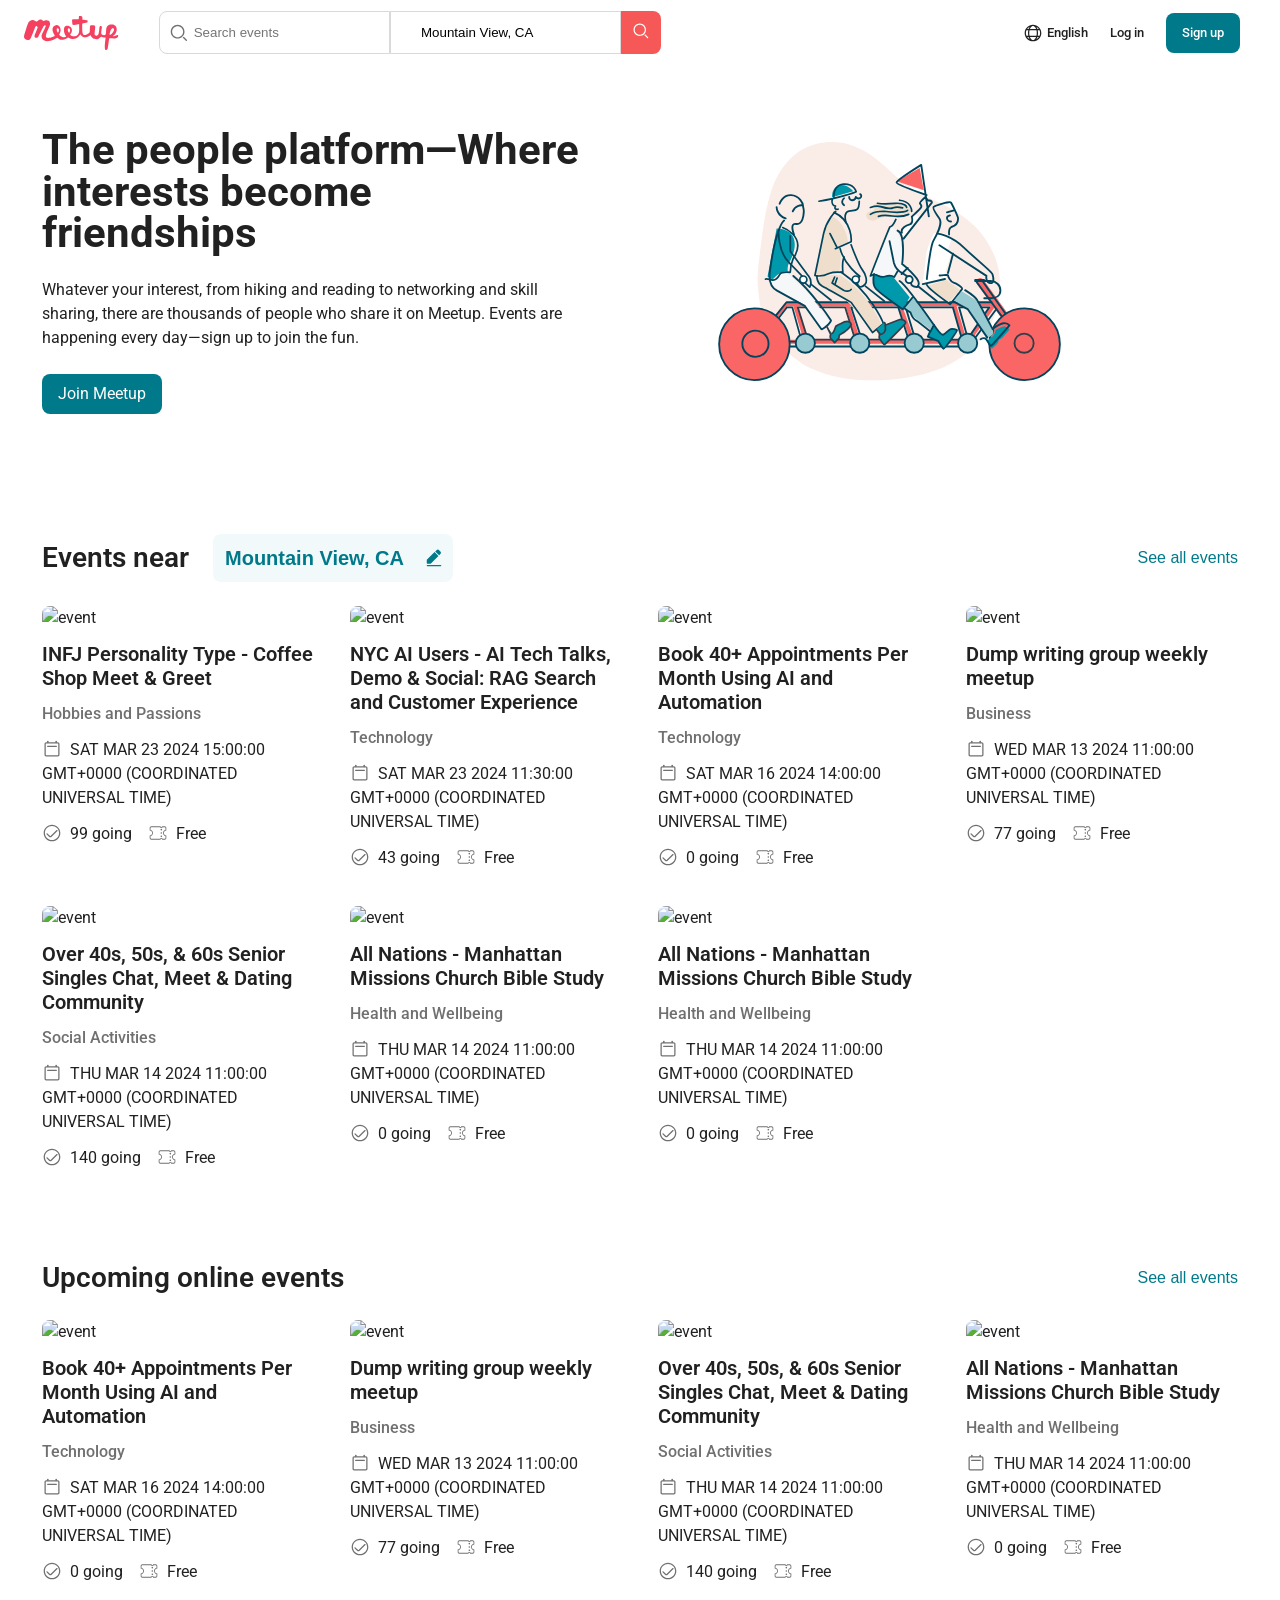
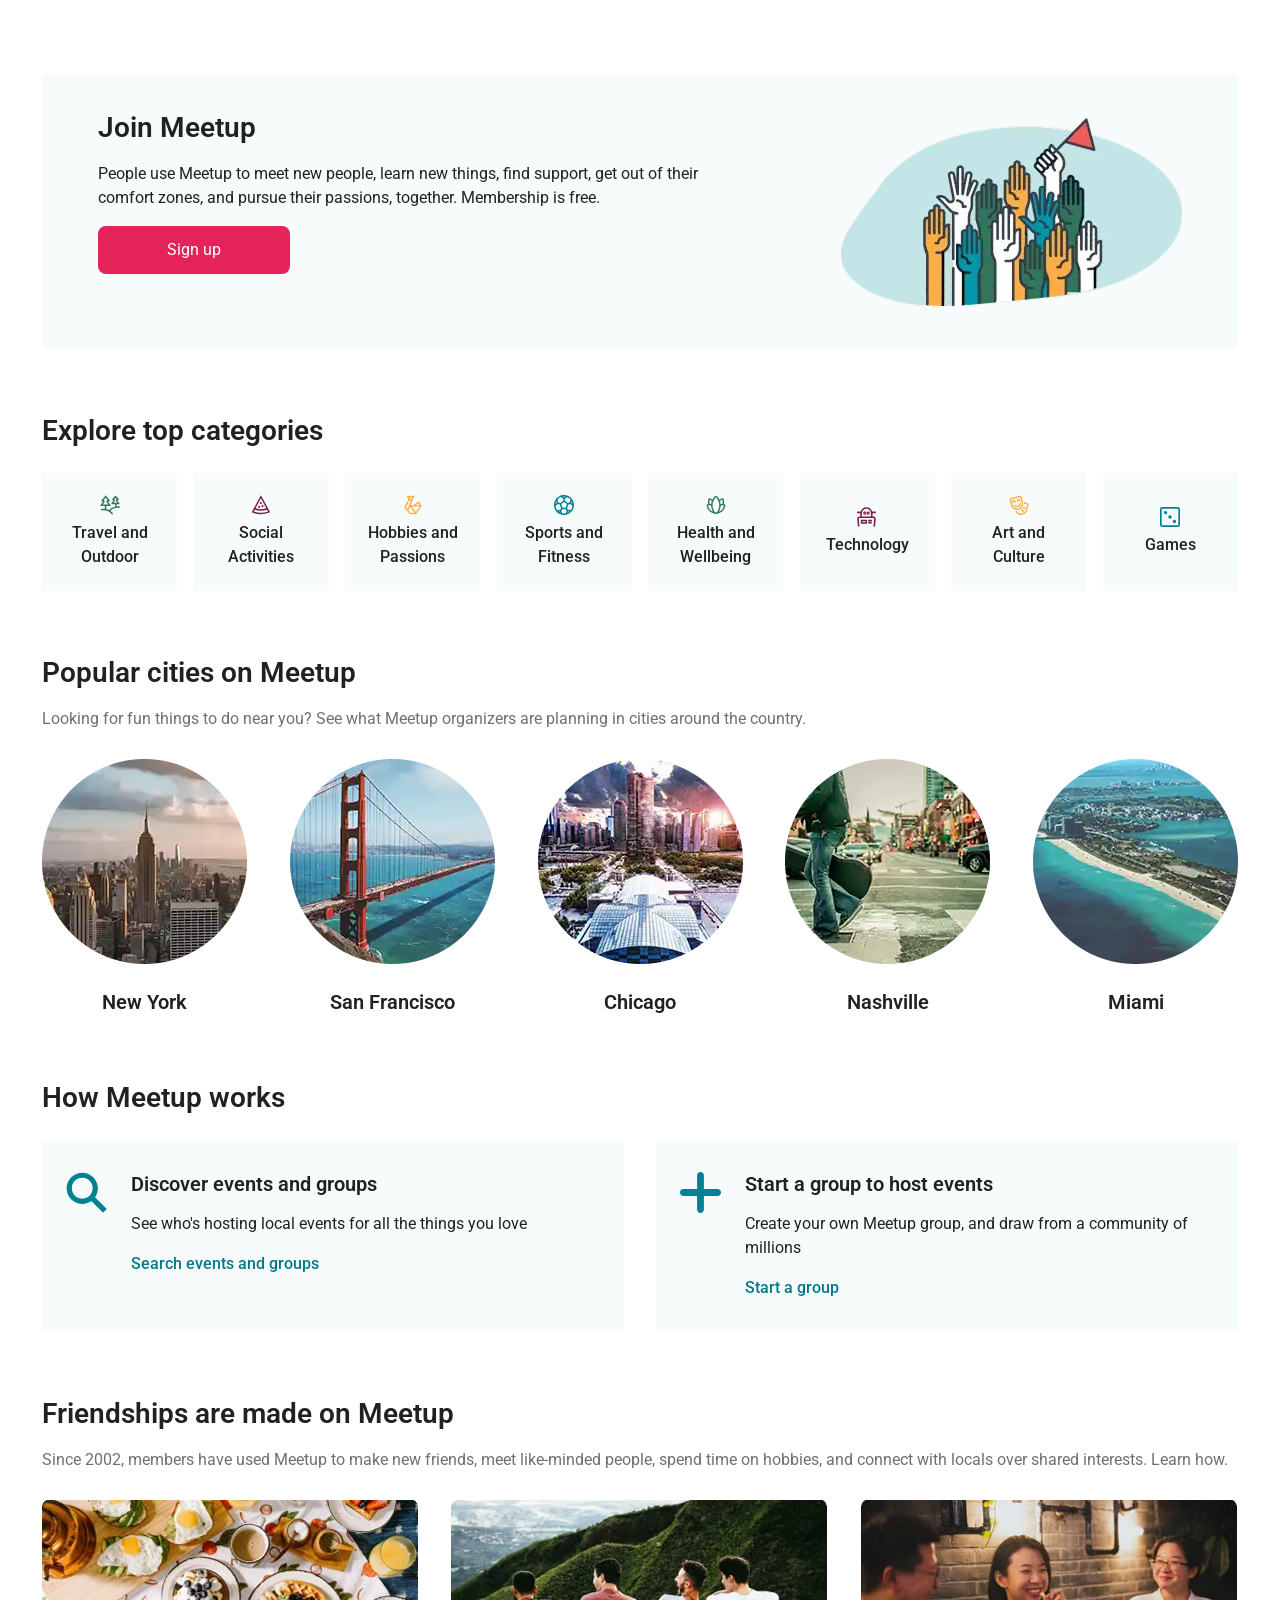
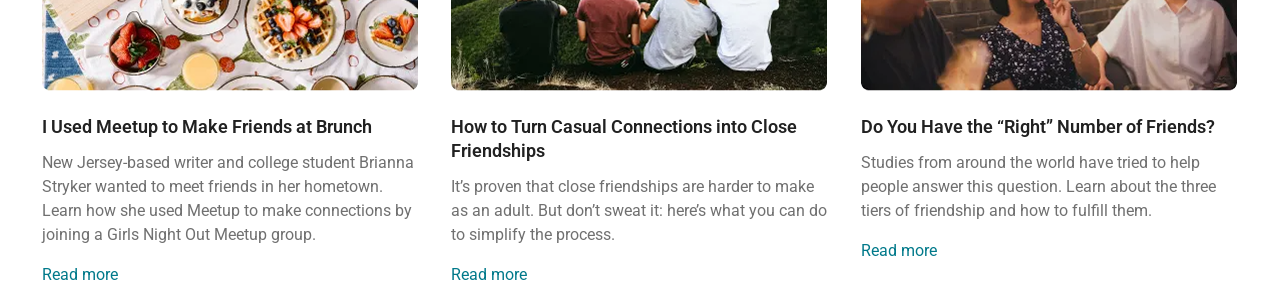
==== index.html @ d60e8fc0 "add section friendships with styles" ====
<!doctype html>
<html lang="en">
  <head>
    <meta charset="UTF-8" />
    <meta name="viewport" content="width=device-width, initial-scale=1.0" />
    <link rel="preconnect" href="https://fonts.googleapis.com" />
    <link rel="preconnect" href="https://fonts.gstatic.com" crossorigin />
    <link
      href="https://fonts.googleapis.com/css2?family=Roboto:ital,wght@0,100..900;1,100..900&display=swap"
      rel="stylesheet"
    />
    <link rel="stylesheet" href="./css/style.css" />
    <title>Document</title>
  </head>
  <body>
    <header class="header">
      <div class="header_links">
        <a href="./index.html" class="logo"
          ><img src="./assets/svg/meetup.svg" alt="logo"
        /></a>
        <form class="header_search">
          <input class="input-first" type="text" placeholder=" Search events" />
          <input
            class="input-second"
            type="text"
            placeholder="Mountain View, CA"
          />
          <button type="submit">
            <img src="./assets/svg/loop1.svg" alt="" />
          </button>
        </form>
      </div>

      <div class="header_actions">
        <div class="header_actions-language">
          <img src="./assets/svg/planet.svg" alt="planet" />
          <a href="#"><span>English</span></a>
        </div>

        <a href="#"><span class="login">Log in</span></a>
        <a class="primary-btn" href="#"><span>Sign up</span></a>
      </div>
    </header>

    <main>
      <section class="about container">
        <div class="about-links">
          <h1>The people platform—Where interests become friendships</h1>
          <p>
            Whatever your interest, from hiking and reading to networking and
            skill sharing, there are thousands of people who share it on Meetup.
            Events are happening every day—sign up to join the fun.
          </p>
          <a class="primary-btn" href="./index.html">Join Meetup</a>
        </div>

        <div class="about-rights">
          <img src="./assets/svg/irl_event.svg" alt="" />
        </div>
      </section>

      <section class="events container">
        <div class="events__header">
          <div class="events__group">
            <h2>Events near</h2>
            <input
              class="events__search"
              type="text"
              placeholder="Mountain View, CA"
            />
          </div>
          <button class="events_see-all"><span>See all events</span></button>
        </div>
      </section>

      <section class="online-events container">
        <div class="events__header">
          <h2>Upcoming online events</h2>
          <button class="events_see-all"><span>See all events</span></button>
        </div>
      </section>

      <section class="join-meetup container">
        <div class="sign-up__links">
          <h2>Join Meetup</h2>
          <p class="join-meetup__content">
            People use Meetup to meet new people, learn new things, find
            support, get out of their comfort zones, and pursue their passions,
            together. Membership is free.
          </p>
          <a class="secondary-btn" href="#">Sign up</a>
        </div>

        <div class="join-meetup__rights">
          <img src="./assets/img/hands.png" alt="" />
        </div>
      </section>

      <section class="categories container">
        <h2>Explore top categories</h2>

        <div class="categories-content">
          <a href="#" class="categorie-card"
            ><img src="./assets/svg/travel_and_outdoor.svg" alt="" /><span
              >Travel and Outdoor</span
            ></a
          >

          <a href="#" class="categorie-card"
            ><img src="./assets/svg/social_activities.svg" alt="" /><span
              >Social Activities</span
            ></a
          >

          <a href="#" class="categorie-card"
            ><img src="./assets/svg/hobbies_and_passions.svg" alt="" /><span
              >Hobbies and Passions</span
            ></a
          >

          <a href="#" class="categorie-card"
            ><img src="./assets/svg/sports_and_fitness.svg" alt="" /><span
              >Sports and Fitness</span
            ></a
          >

          <a href="#" class="categorie-card"
            ><img src="./assets/svg/health_and_wellness.svg" alt="" /><span
              >Health and Wellbeing</span
            ></a
          >

          <a href="#" class="categorie-card"
            ><img src="./assets/svg/technology.svg" alt="" /><span
              >Technology</span
            ></a
          >

          <a href="#" class="categorie-card"
            ><img src="./assets/svg/art_and_culture.svg" alt="" /><span
              >Art and Culture</span
            ></a
          >

          <a href="#" class="categorie-card"
            ><img src="./assets/svg/games.svg" alt="" /><span>Games</span></a
          >
        </div>
      </section>

      <section class="popular-cities container">
        <h2>Popular cities on Meetup</h2>
        <p>
          Looking for fun things to do near you? See what Meetup organizers are
          planning in cities around the country.
        </p>

        <div class="popular-cities-content">
          <a href="#" class="popular-cities-card"
            ><img src="./assets/img/new_york.png" alt="New-York" /><span
              >New York</span
            ></a
          >

          <a href="#" class="popular-cities-card"
            ><img
              src="./assets/img/san_francisco.png"
              alt="San-Francisco"
            /><span>San Francisco</span></a
          >

          <a href="#" class="popular-cities-card"
            ><img src="./assets/img/chicago.png" alt="chicago" /><span
              >Chicago</span
            ></a
          >

          <a href="#" class="popular-cities-card"
            ><img src="./assets/img/nashville.png" alt="nashville" /><span
              >Nashville</span
            ></a
          >

          <a href="#" class="popular-cities-card"
            ><img src="./assets/img/miami.png" alt="Miami" /><span
              >Miami</span
            ></a
          >
        </div>
      </section>

      <section class="how-works container">
        <h2>How Meetup works</h2>

        <div class="how-works-wrapper">
          <div class="how-works-content">
            <img src="./assets/svg/loop3.svg" alt="loop" />
            <div class="how-works-group">
              <h3>Discover events and groups</h3>
              <p>See who's hosting local events for all the things you love</p>
              <a href="#"><span>Search events and groups</span></a>
            </div>
          </div>

          <div class="how-works-content">
            <img src="./assets/svg/plus.svg" alt="plus" />
            <div class="how-works-group">
              <h3>Start a group to host events</h3>
              <p>
                Create your own Meetup group, and draw from a community of
                millions
              </p>
              <a href="#"><span>Start a group</span></a>
            </div>
          </div>
        </div>
      </section>

      <section class="friendships container">
        <h2>Friendships are made on Meetup</h2>
        <p class="friendships-description">
          Since 2002, members have used Meetup to make new friends, meet
          like-minded people, spend time on hobbies, and connect with locals
          over shared interests. Learn how.
        </p>

        <div class="friendships-wrapper">
          <div class="friendships-post">
            <img src="./assets/img/post1.png" alt="post1" />
            <h4>I Used Meetup to Make Friends at Brunch</h4>
            <p>
              New Jersey-based writer and college student Brianna Stryker wanted
              to meet friends in her hometown. Learn how she used Meetup to make
              connections by joining a Girls Night Out Meetup group.
            </p>
            <a href="#"><span>Read more</span></a>
          </div>

          <div class="friendships-post">
            <img src="./assets/img/post2.png" alt="post2" />
            <h4>How to Turn Casual Connections into Close Friendships</h4>
            <p>
              It’s proven that close friendships are harder to make as an adult.
              But don’t sweat it: here’s what you can do to simplify the
              process.
            </p>
            <a href="#"><span>Read more</span></a>
          </div>

          <div class="friendships-post">
            <img src="./assets/img/post3.png" alt="post3" />
            <h4>Do You Have the “Right” Number of Friends?</h4>
            <p>
              Studies from around the world have tried to help people answer
              this question. Learn about the three tiers of friendship and how
              to fulfill them.
            </p>
            <a href="#"><span>Read more</span></a>
          </div>
        </div>
      </section>
    </main>
    <footer class="footer"></footer>

    <script src="./js/index.js"></script>
  </body>
</html>
---- css/style.css ----
* {
  margin: 0;
  padding: 0;
  box-sizing: border-box;
}
:root {
  --main-color: #212121;
  --space-1: 8px;
  --space-2: 10px;
  --space-3: 16px;
  --space-4: 24px;
  --space-5: 32px;
}

html {
  font-family: Roboto, Helvetica, Arial, sans-serif;
  font-size: 16px;
  color: var(--main-color);
  line-height: 1.5rem;
  font-weight: 400;
}

h1 {
  font-weight: 700;
  font-size: 2.6rem;
  line-height: 2.6rem;
}
h2 {
  font-weight: 600;
  font-size: 1.75rem;
  line-height: 2.25rem;
}
h3 {
  font-weight: 600;
  font-size: 1.25rem;
  line-height: 1.5rem;
}
h4 {
  font-weight: 600;
  font-size: 1.12rem;
  line-height: 1.5rem;
}
a {
  text-decoration: none;
  cursor: pointer;
  color: var(--main-color);
}
button {
  cursor: pointer;
}

/* header */
.header {
  display: flex;
  justify-content: space-between;
  align-items: center;
  margin: 11px 24px;
}
.header_links {
  display: flex;
  gap: 40px;
}
.logo {
  display: flex;
  align-items: center;
}
.header input {
  border: 1px solid #d9d9d9;
  padding: 12px 30px;
}
.header_search {
  display: flex;
  gap: 0;
}
.header_search button {
  background-color: #f65858;
  padding: 10px;
  border-start-end-radius: var(--space-1);
  border-bottom-right-radius: var(--space-1);
  border: none;
}
.input-first {
  background-image: url("../assets/svg/loop.svg");
  background-repeat: no-repeat;
  background-position: var(--space-1);

  border-start-start-radius: var(--space-1);
  border-bottom-left-radius: var(--space-1);
}
.input-second::placeholder {
  color: black;
}

.header_actions {
  display: flex;
  align-items: center;
  gap: 22px;
  font-size: 0.8rem;
  margin-right: 16px;
}
.header_actions span {
  font-weight: 500;
}
.header_actions-language {
  display: flex;
  align-items: center;
  gap: 4px;
}
.header_actions-language span {
  color: var(--main-color);
}
.login {
  color: var(--main-color);
}

.primary-btn {
  color: white;
  background-color: #00798a;
  padding: var(--space-1) var(--space-3);
  border-radius: var(--space-1);
}

.container {
  max-width: 1196px;
  width: 100%;
  margin: 0 auto;
}
/* about */
.about {
  display: flex;
  margin-top: 75px;
  margin-bottom: 120px;
  gap: 100px;
}
.about-links {
  display: flex;
  flex-direction: column;
  justify-content: space-between;
  gap: var(--space-4);
  flex: 1;
}
.about-rights {
  flex: 1;
}

.about-links a {
  align-self: flex-start;
  font-size: 1rem;
  line-height: 24px;
}

/* events */
.events__header {
  display: flex;
  justify-content: space-between;
  align-items: center;
  margin: var(--space-4) 0;
}
.events__group {
  display: flex;
  align-items: center;
  gap: var(--space-4);
}

.events__search {
  width: 240px;
  border: none;
  background-color: #97cad11f;
  border-radius: var(--space-1);

  font-weight: 600;
  font-size: 1.25rem;
  line-height: 1.5rem;
  padding: 12px;

  background-image: url("../assets/svg/pen.svg");
  background-repeat: no-repeat;
  background-position: 210px;
}
.events__search::placeholder {
  color: #00798a;
}
.events_see-all {
  border: none;
  background-color: white;
}
.events_see-all span {
  color: #00798a;
  font-weight: 500;
  font-size: 1rem;
}
.events__content {
  display: grid;
  grid-template-columns: repeat(auto-fit, minmax(272px, 1fr));
  gap: 36px;
}
.event {
  max-width: 272px;
  width: 100%;
  display: flex;
  flex-direction: column;
  gap: 12px;
}
.event__img {
  width: 100%;
  height: 153px;
  object-fit: cover;
  border-radius: var(--space-1);
}

.event__category {
  font-weight: 500;
  color: #707070;
}
.event__date {
  text-transform: uppercase;
}
.event__date::before {
  content: "";
  display: inline-block;
  width: 20px;
  height: 20px;
  margin-right: var(--space-1);
  background-image: url("../assets/svg/calendar.svg");
  background-size: contain;
  background-repeat: no-repeat;
  vertical-align: text-bottom;
}
.event-row {
  display: flex;
  gap: var(--space-3);
}
.event__attendees::before {
  content: "";
  display: inline-block;
  width: 20px;
  height: 20px;
  margin-right: var(--space-1);
  background-image: url("../assets/svg/check.svg");
  background-size: contain;
  background-repeat: no-repeat;
  vertical-align: text-bottom;
}

.availability::before {
  content: "";
  display: inline-block;
  width: 20px;
  height: 20px;
  margin-right: var(--space-1);
  background-image: url("../assets/svg/ticket.svg");
  background-size: contain;
  background-repeat: no-repeat;
  vertical-align: text-bottom;
}

/* online-events */
.online-events {
  margin-top: 90px;
}
.online-events_group {
  display: flex;
  justify-content: space-between;
}

/* join-meetup */
.join-meetup {
  margin-top: 90px;
  background-color: #97cad114;
  padding: 36px 56px;
  display: flex;
  gap: 90px;
}
.join-meetup__links {
  flex: 2;
}
.join-meetup__content {
  margin: 16px 0;
}
.secondary-btn {
  display: block;
  width: 192px;
  padding: 12px;
  color: white;
  background-color: #e32359;
  text-align: center;
  border-radius: var(--space-1);
}
.join-meetup__rights {
  flex: 1;
}

/* categories */
.categories {
  margin-top: 64px;
}
.categories-content {
  margin-top: 24px;
  display: flex;
  justify-content: space-between;
  gap: 16px;
}
.categorie-card {
  max-width: 135px;
  width: 100%;
  display: flex;
  flex-direction: column;
  align-items: center;
  justify-content: center;
  gap: 6px;
  padding: 22px;

  background-color: #97cad114;
}

.categorie-card span {
  text-align: center;
  font-weight: 500;
}

/* popular-cities */
.popular-cities {
  margin-top: 64px;
}
.popular-cities p {
  margin-top: 16px;
  margin-bottom: 28px;
  color: #707070;
}
.popular-cities-content {
  display: flex;
  justify-content: space-between;
  gap: 42px;
}

.popular-cities-card {
  max-width: 205px;
  width: 100%;
  display: flex;
  flex-direction: column;
  gap: 24px;
}
.popular-cities-card span {
  font-weight: 600;
  font-size: 1.25rem;
  line-height: 28px;
  text-align: center;
  vertical-align: middle;
}

/* how-works */
.how-works {
  margin-top: 64px;
}
.how-works-wrapper {
  margin-top: 24px;
  display: flex;
  gap: 32px;
}
.how-works-content {
  padding: 32px 24px;
  flex: 1;
  background-color: #97cad114;
  display: flex;
  align-items: flex-start;
  gap: 24px;
}
.how-works-content img {
  max-width: 41px;
}
.how-works-group {
  display: flex;
  flex-direction: column;
  gap: 16px;
}
.how-works-group a {
  font-weight: 500;
  color: #00798a;
}
/* friendships */
.friendships {
  margin-top: 64px;
}
.friendships-description {
  margin-top: 16px;
  color: #707070;
}
.friendships-wrapper {
  margin-top: 28px;
  display: flex;
  justify-content: space-between;
  gap: 32px;
}

.friendships-post {
  flex: 1;
  display: flex;
  flex-direction: column;
}
.friendships-post img {
  max-width: 376px;
  width: 100%;
  height: 191px;
  object-fit: cover;
  margin-bottom: 24px;
}

.friendships-post p {
  margin-top: 12px;
  margin-bottom: 16px;
  color: #707070;
}
.friendships-post span {
  margin-top: 16px;
  color: #00798a;
}
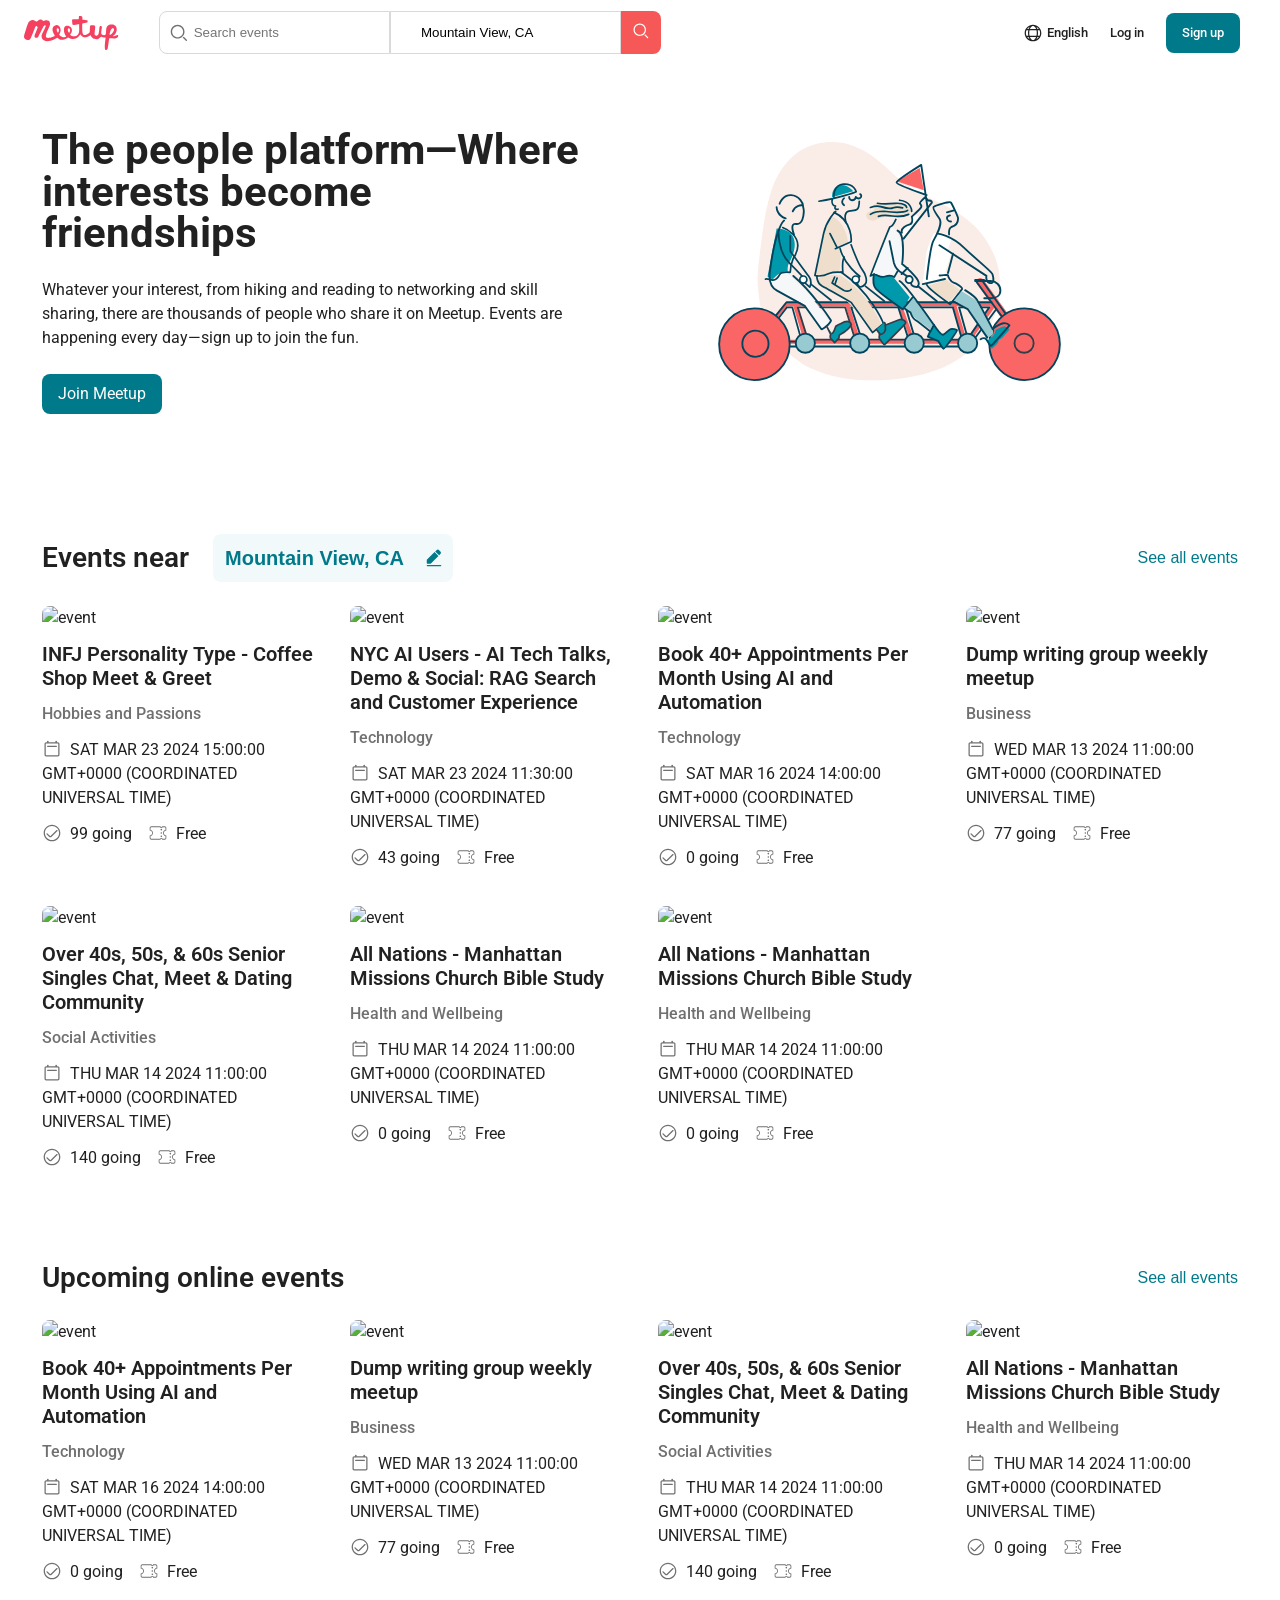
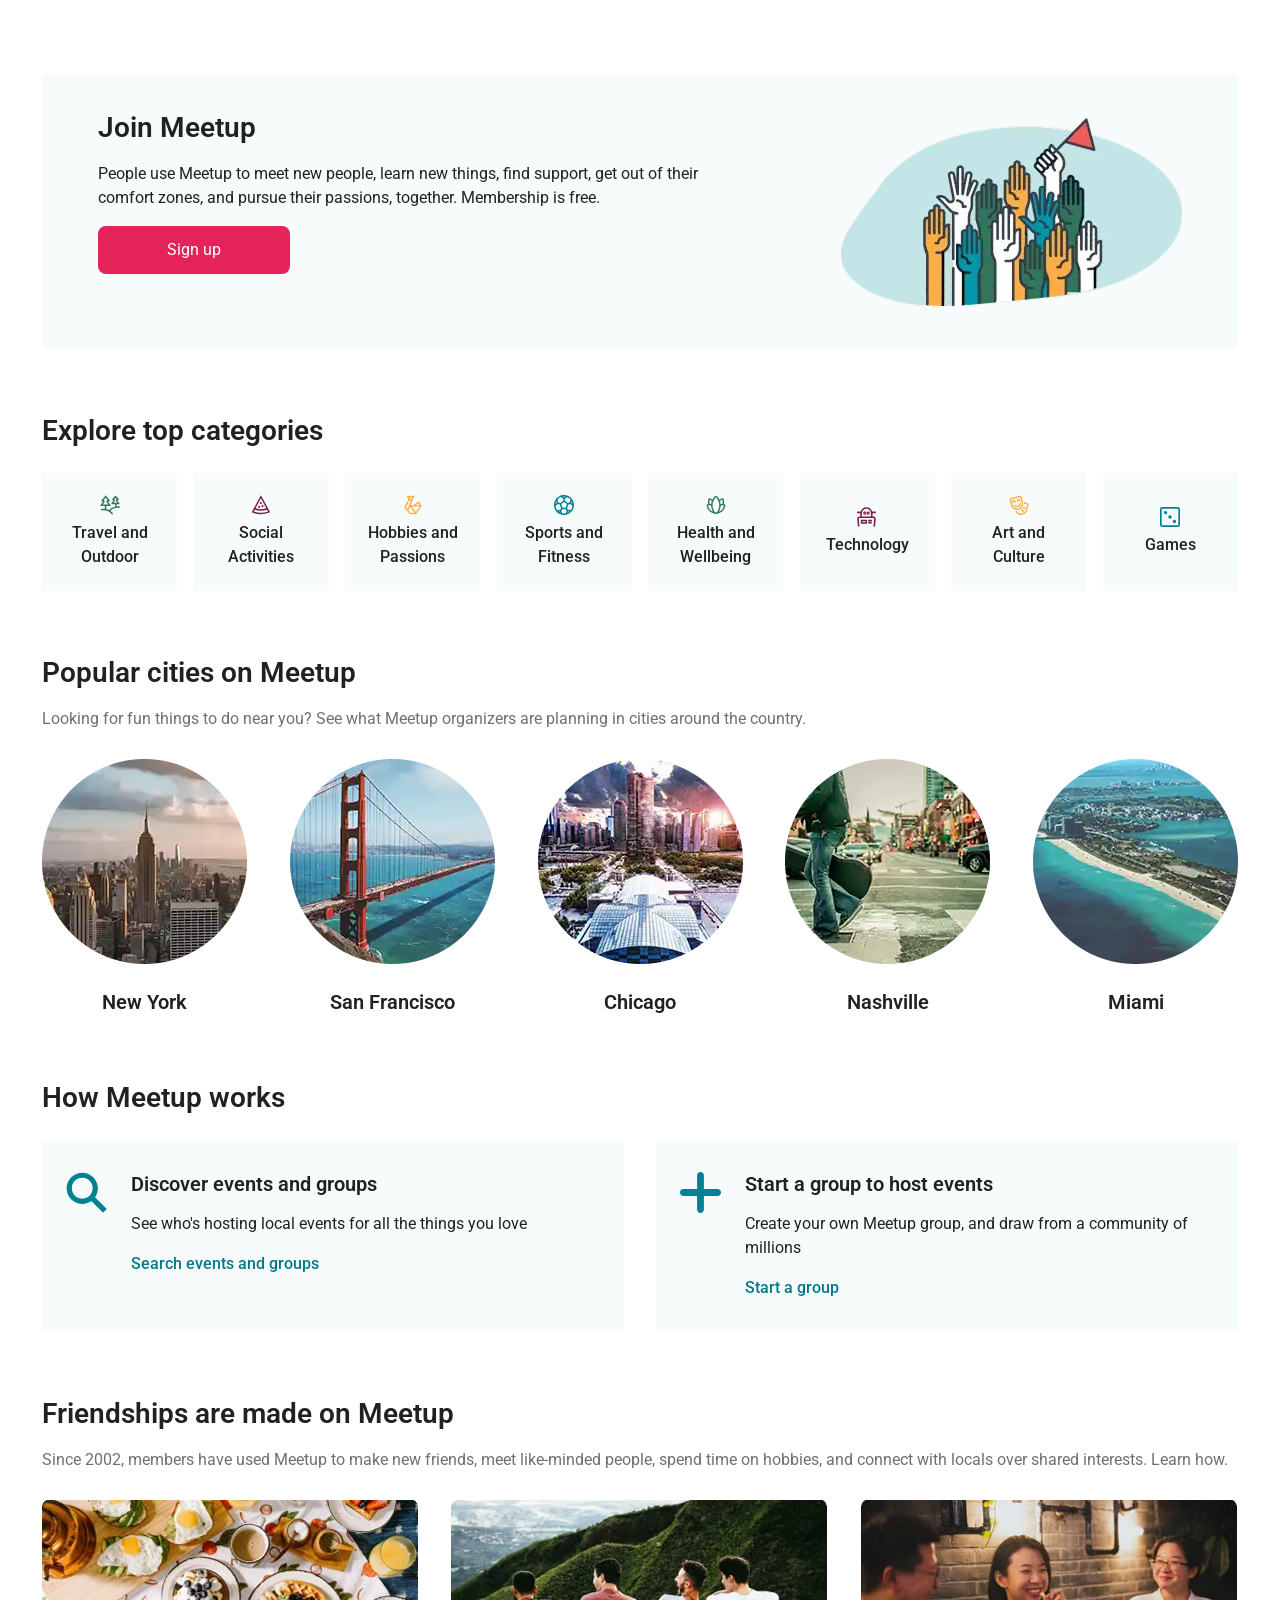
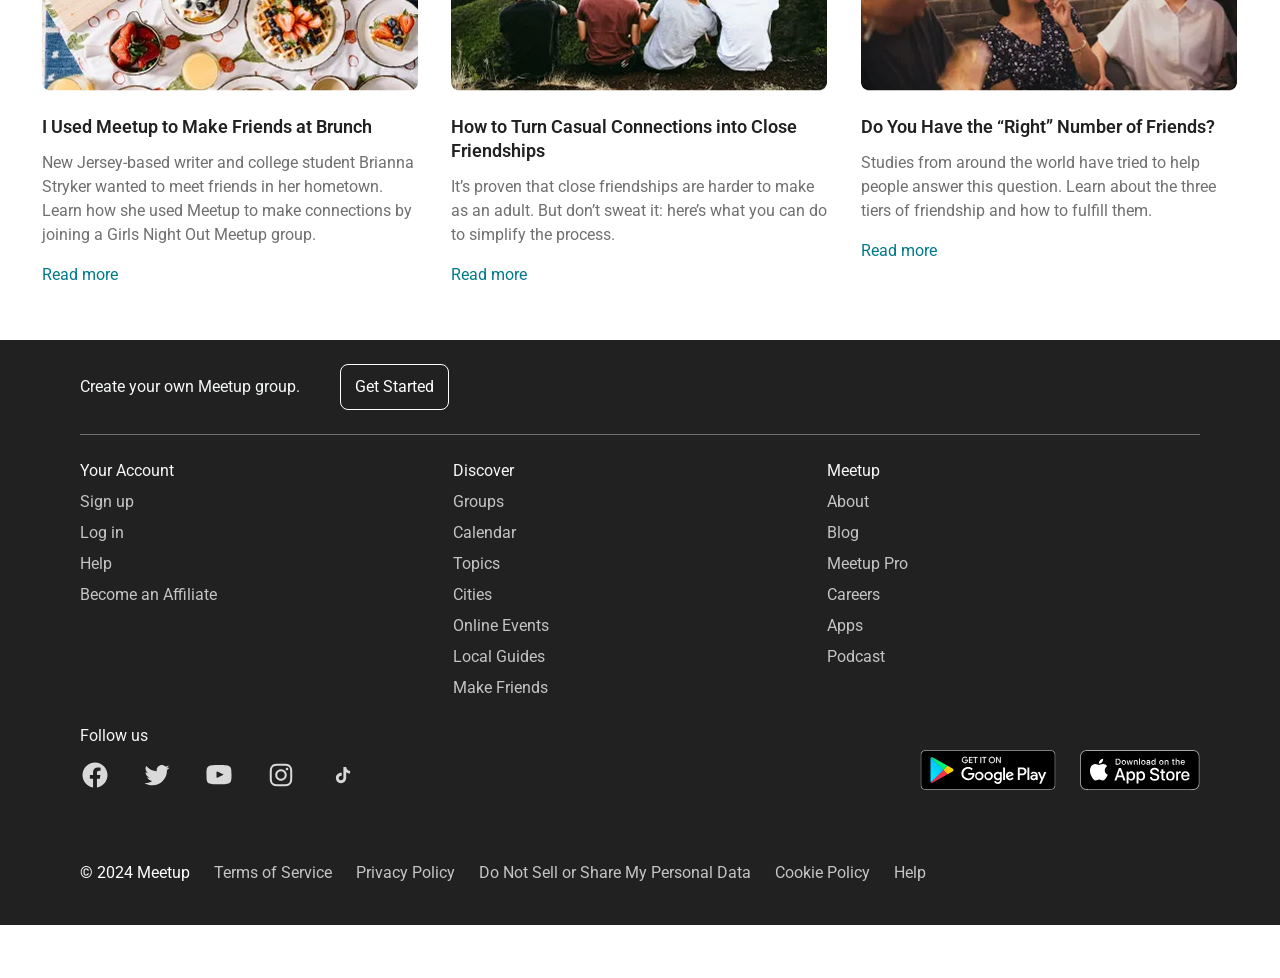
==== commit ca1e82b4: "add section footer with styles" ====
--- a/index.html
+++ b/index.html
@@ -260,7 +260,81 @@
         </div>
       </section>
     </main>
-    <footer class="footer"></footer>
+    <footer class="footer">
+      <div class="footer-container">
+        <section class="footer-create-group">
+          <p>Create your own Meetup group.</p>
+          <a href="#">Get Started</a>
+        </section>
+        <section class="footer-nav">
+          <div class="footer-nav-account">
+            <h6>Your Account</h6>
+            <a href="#">Sign up</a>
+            <a href="#">Log in</a>
+            <a href="#">Help</a>
+            <a href="#">Become an Affiliate</a>
+          </div>
+          <div class="footer-nav-discover">
+            <h6>Discover</h6>
+            <a href="#">Groups</a>
+            <a href="#">Calendar</a>
+            <a href="#">Topics</a>
+            <a href="#">Cities</a>
+            <a href="#">Online Events</a>
+            <a href="#">Local Guides</a>
+            <a href="#">Make Friends</a>
+          </div>
+          <div class="footer-nav-meetup">
+            <h6>Meetup</h6>
+            <a href="#">About</a>
+            <a href="#">Blog</a>
+            <a href="#">Meetup Pro</a>
+            <a href="#">Careers</a>
+            <a href="#">Apps</a>
+            <a href="#">Podcast</a>
+          </div>
+        </section>
+
+        <section class="footer-social">
+          <div class="footer-social-left">
+            <h6>Follow us</h6>
+            <div class="footer-social-left-wrapper">
+              <a href="#"
+                ><img src="./assets/svg/Facebook.svg" alt="facebook"
+              /></a>
+              <a href="#"
+                ><img src="./assets/svg/Twitter.svg" alt="twitter"
+              /></a>
+              <a href="#"
+                ><img src="./assets/svg/YouTube.svg" alt="youtube"
+              /></a>
+              <a href="#"
+                ><img src="./assets/svg/Instagram.svg" alt="instagram"
+              /></a>
+              <a href="#"><img src="./assets/svg/TikTok.svg" alt="tiktok" /></a>
+            </div>
+          </div>
+
+          <div class="footer-social-right">
+            <a href="#"
+              ><img src="./assets/svg/google-play.svg" alt="google-play"
+            /></a>
+            <a href="#"
+              ><img src="./assets/svg/app-store.svg" alt="app-store"
+            /></a>
+          </div>
+        </section>
+
+        <section class="footer-links">
+          <p>© 2024 Meetup</p>
+          <a href="#">Terms of Service</a>
+          <a href="#">Privacy Policy</a>
+          <a href="#">Do Not Sell or Share My Personal Data</a>
+          <a href="#">Cookie Policy</a>
+          <a href="#">Help</a>
+        </section>
+      </div>
+    </footer>
 
     <script src="./js/index.js"></script>
   </body>
--- a/css/style.css
+++ b/css/style.css
@@ -38,6 +38,16 @@
 h4 {
   font-weight: 600;
   font-size: 1.12rem;
+  line-height: 1.5rem;
+}
+h5 {
+  font-weight: 600;
+  font-size: 1rem;
+  line-height: 1.5rem;
+}
+h6 {
+  font-weight: 400;
+  font-size: 1rem;
   line-height: 1.5rem;
 }
 a {
@@ -414,3 +424,73 @@
   margin-top: 16px;
   color: #00798a;
 }
+/* footer */
+.footer {
+  background-color: #212121;
+  color: #f6f7f8;
+}
+.footer-container {
+  max-width: 1120px;
+  width: 100%;
+  margin: 53px auto;
+}
+.footer-create-group {
+  display: flex;
+  align-items: center;
+  gap: 40px;
+  padding: 24px 0;
+  border-bottom: 1px solid #707070;
+}
+.footer-create-group a {
+  padding: 10px 14px;
+  color: #ffffff;
+  border: 1px solid #ffffff;
+  border-radius: var(--space-1);
+}
+.footer-nav {
+  margin: 24px 0;
+  display: flex;
+  justify-content: flex-start;
+}
+.footer-nav a {
+  color: #c5c4c4;
+}
+.footer-nav-account,
+.footer-nav-discover,
+.footer-nav-meetup {
+  display: flex;
+  flex-direction: column;
+  gap: 7px;
+  flex: 1;
+}
+
+.footer-social {
+  margin: 24px 0;
+  display: flex;
+  justify-content: space-between;
+  align-items: end;
+}
+.footer-social-left {
+  display: flex;
+  flex-direction: column;
+  gap: 12px;
+}
+.footer-social-left-wrapper {
+  display: flex;
+  gap: 32px;
+}
+.footer-social-right {
+  display: flex;
+  gap: 22px;
+}
+.footer-links {
+  display: flex;
+  gap: 24px;
+  padding: 40px 0;
+}
+.footer-links a {
+  color: #c5c4c4;
+}
+.footer-links p {
+  color: #ffffff;
+}
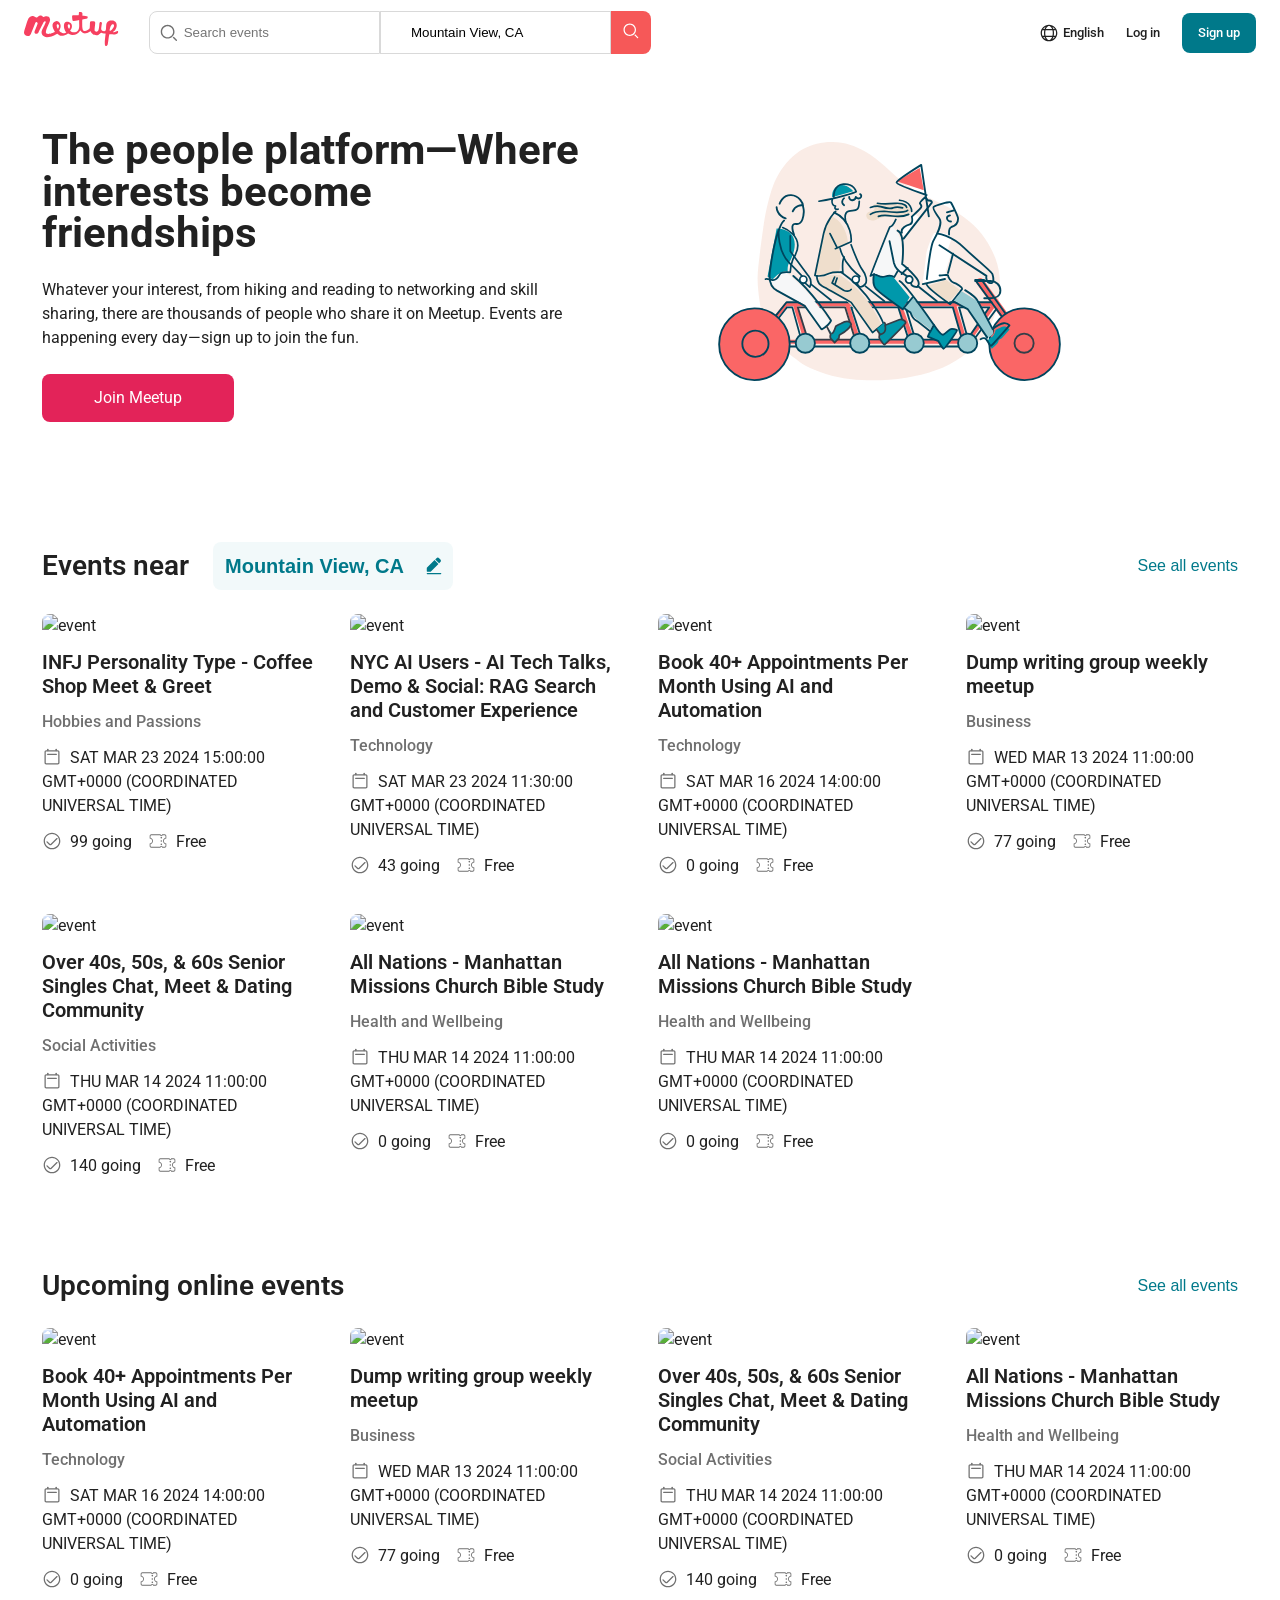
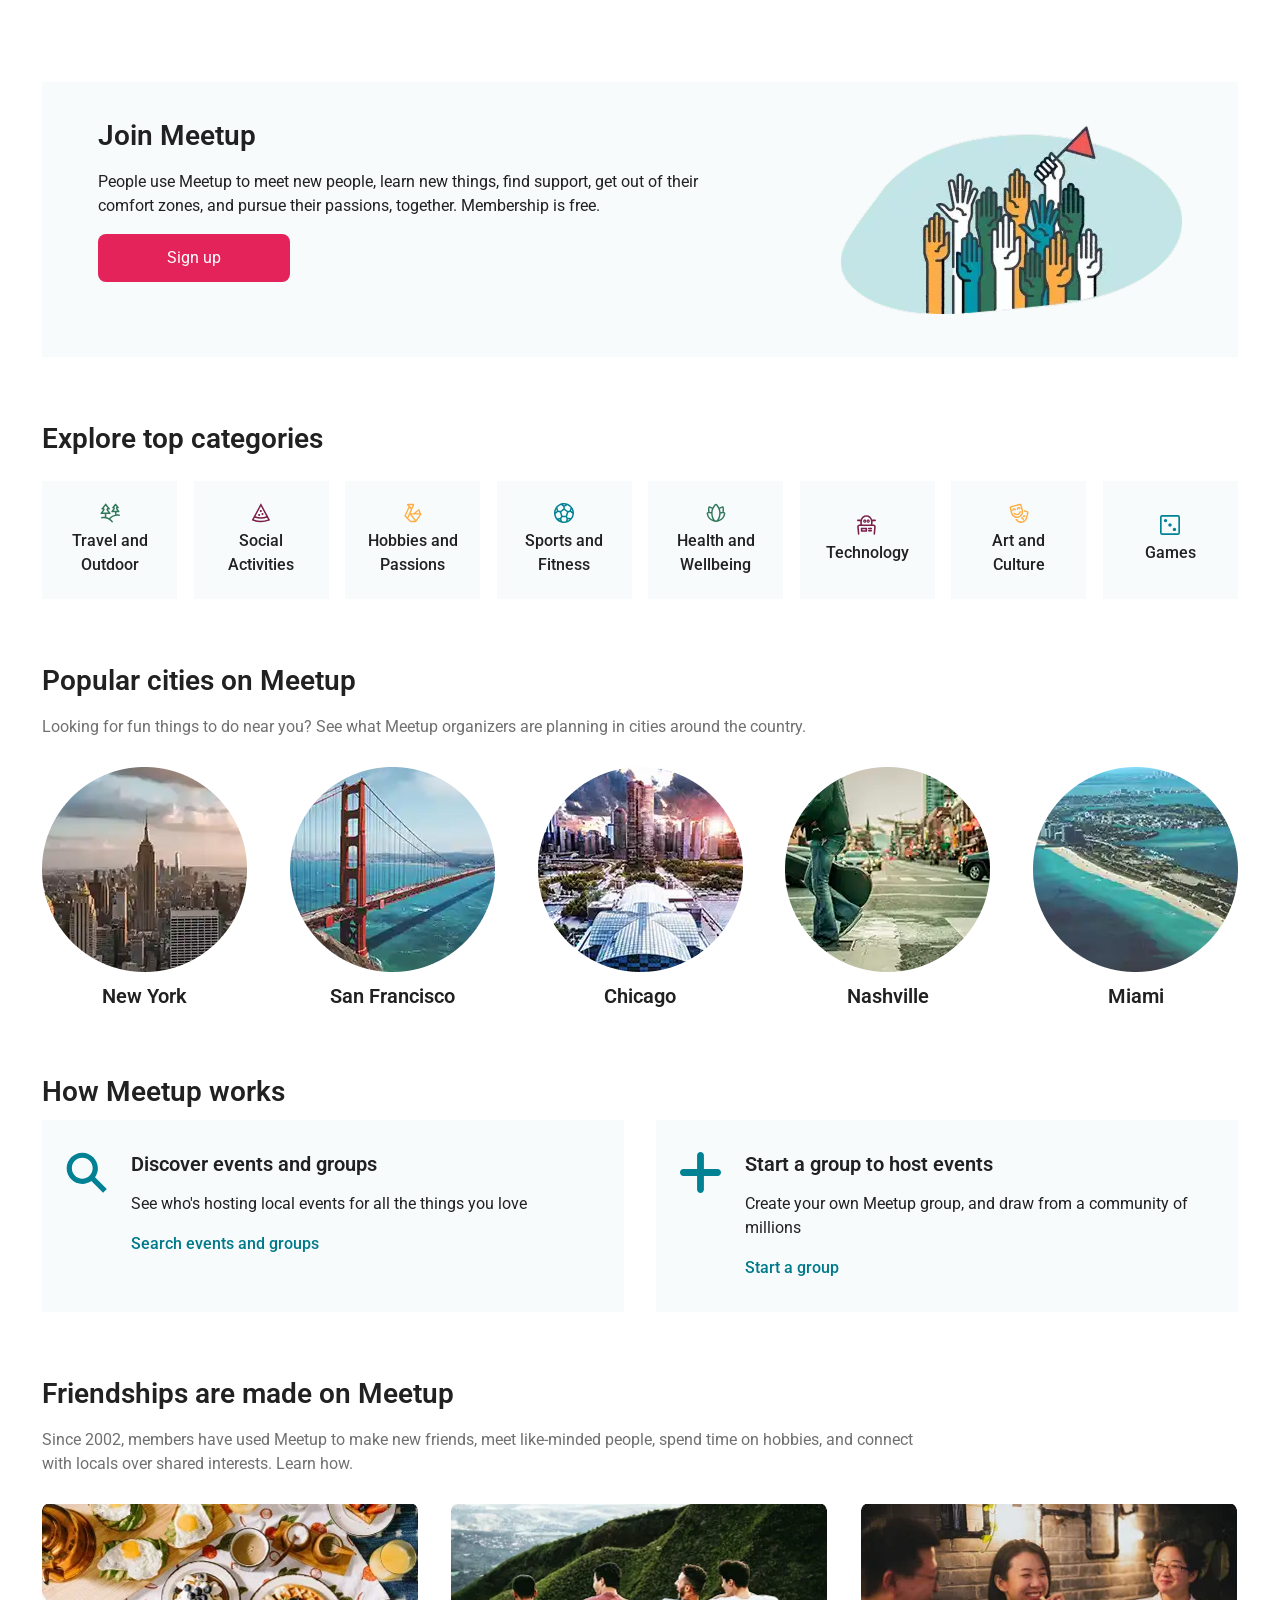
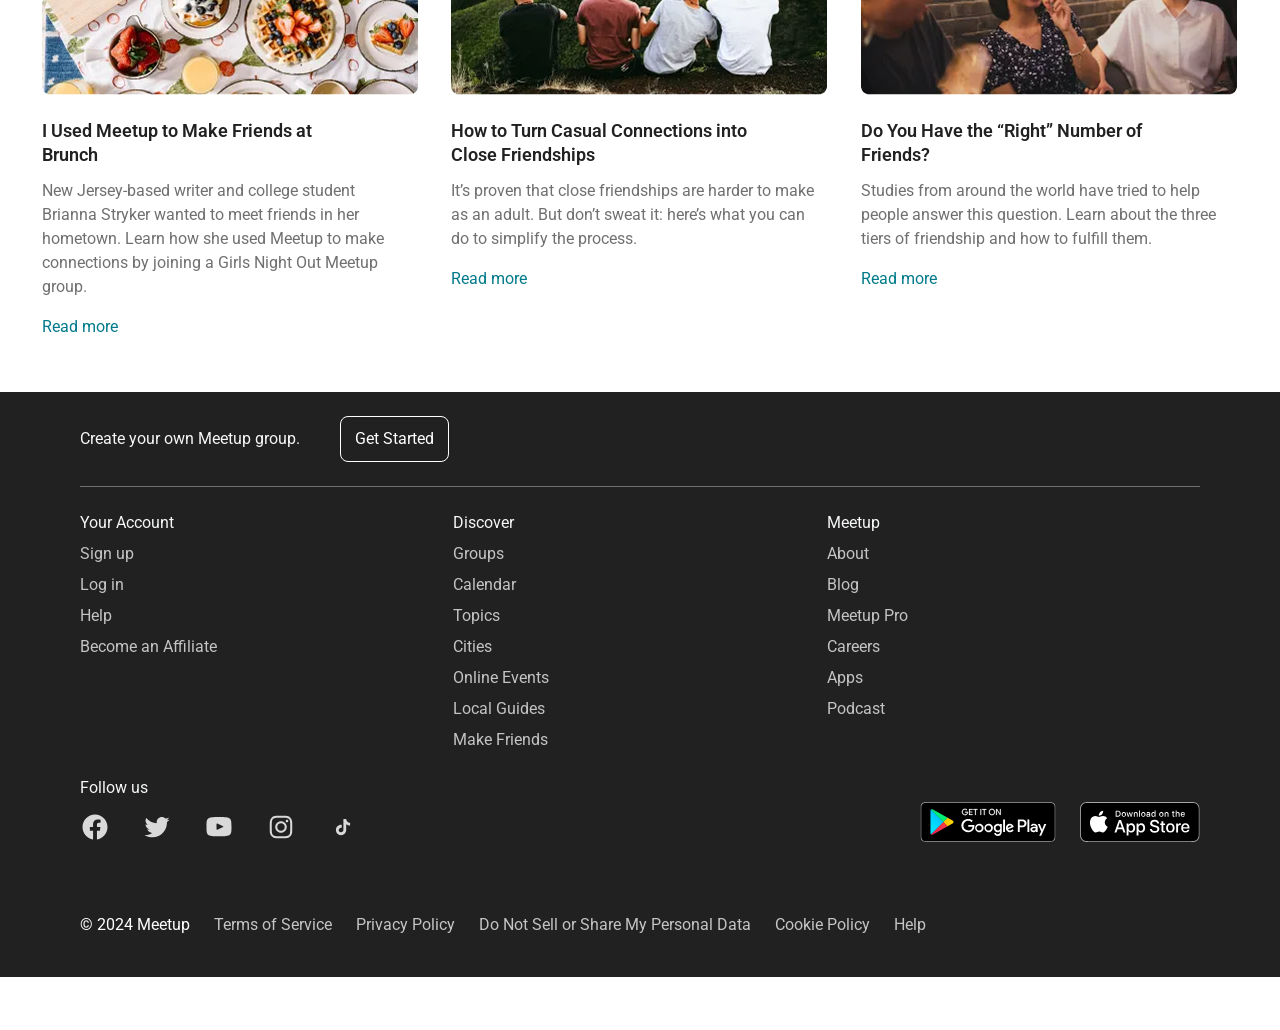
==== commit ce8742cb: "add adaptiv header and section about" ====
--- a/index.html
+++ b/index.html
@@ -14,10 +14,12 @@
   </head>
   <body>
     <header class="header">
-      <div class="header_links">
-        <a href="./index.html" class="logo"
+      <div class="header_logo">
+        <a href="./index.html"
           ><img src="./assets/svg/meetup.svg" alt="logo"
         /></a>
+      </div>
+      <div class="header_center">
         <form class="header_search">
           <input class="input-first" type="text" placeholder=" Search events" />
           <input
@@ -44,17 +46,17 @@
 
     <main>
       <section class="about container">
-        <div class="about-links">
+        <div class="about-left">
           <h1>The people platform—Where interests become friendships</h1>
           <p>
             Whatever your interest, from hiking and reading to networking and
             skill sharing, there are thousands of people who share it on Meetup.
             Events are happening every day—sign up to join the fun.
           </p>
-          <a class="primary-btn" href="./index.html">Join Meetup</a>
-        </div>
-
-        <div class="about-rights">
+          <a class="secondary-btn" href="./index.html">Join Meetup</a>
+        </div>
+
+        <div class="about-right">
           <img src="./assets/svg/irl_event.svg" alt="" />
         </div>
       </section>
--- a/css/style.css
+++ b/css/style.css
@@ -62,19 +62,32 @@
 /* header */
 .header {
   display: flex;
-  justify-content: space-between;
-  align-items: center;
+  align-items: center;
+  gap: 30px;
   margin: 11px 24px;
 }
-.header_links {
+.header_logo {
+  display: flex;
+  align-items: center;
+  flex: 0 0 auto;
+}
+.header_center {
   display: flex;
   gap: 40px;
-}
-.logo {
-  display: flex;
-  align-items: center;
-}
+  flex: 1 1 592px;
+}
+.header_actions {
+  display: flex;
+  align-items: center;
+  gap: 22px;
+  font-size: 0.8rem;
+
+  margin-left: auto;
+  flex: 0 0 auto;
+}
+
 .header input {
+  width: 100%;
   border: 1px solid #d9d9d9;
   padding: 12px 30px;
 }
@@ -84,7 +97,7 @@
 }
 .header_search button {
   background-color: #f65858;
-  padding: 10px;
+  padding: var(--space-2);
   border-start-end-radius: var(--space-1);
   border-bottom-right-radius: var(--space-1);
   border: none;
@@ -101,13 +114,6 @@
   color: black;
 }
 
-.header_actions {
-  display: flex;
-  align-items: center;
-  gap: 22px;
-  font-size: 0.8rem;
-  margin-right: 16px;
-}
 .header_actions span {
   font-weight: 500;
 }
@@ -123,7 +129,8 @@
   color: var(--main-color);
 }
 
-.primary-btn {
+.primary-btn,
+.secondary-btn {
   color: white;
   background-color: #00798a;
   padding: var(--space-1) var(--space-3);
@@ -142,21 +149,21 @@
   margin-bottom: 120px;
   gap: 100px;
 }
-.about-links {
+.about-left {
   display: flex;
   flex-direction: column;
   justify-content: space-between;
   gap: var(--space-4);
   flex: 1;
 }
-.about-rights {
+.about-right {
   flex: 1;
 }
 
-.about-links a {
+.about-left a {
   align-self: flex-start;
   font-size: 1rem;
-  line-height: 24px;
+  line-height: 1.5rem;
 }
 
 /* events */
@@ -305,7 +312,7 @@
   margin-top: 64px;
 }
 .categories-content {
-  margin-top: 24px;
+  margin-top: var(--space-4);
   display: flex;
   justify-content: space-between;
   gap: 16px;
@@ -348,7 +355,7 @@
   width: 100%;
   display: flex;
   flex-direction: column;
-  gap: 24px;
+  gap: var(--space-2);
 }
 .popular-cities-card span {
   font-weight: 600;
@@ -363,7 +370,7 @@
   margin-top: 64px;
 }
 .how-works-wrapper {
-  margin-top: 24px;
+  margin-top: var(--space-2);
   display: flex;
   gap: 32px;
 }
@@ -373,7 +380,7 @@
   background-color: #97cad114;
   display: flex;
   align-items: flex-start;
-  gap: 24px;
+  gap: var(--space-4);
 }
 .how-works-content img {
   max-width: 41px;
@@ -392,6 +399,8 @@
   margin-top: 64px;
 }
 .friendships-description {
+  max-width: 880px;
+  width: 100%;
   margin-top: 16px;
   color: #707070;
 }
@@ -412,10 +421,15 @@
   width: 100%;
   height: 191px;
   object-fit: cover;
-  margin-bottom: 24px;
-}
-
+  margin-bottom: var(--space-4);
+}
+.friendships-post h4 {
+  max-width: 300px;
+  width: 100%;
+}
 .friendships-post p {
+  max-width: 366px;
+  width: 100%;
   margin-top: 12px;
   margin-bottom: 16px;
   color: #707070;
@@ -438,7 +452,7 @@
   display: flex;
   align-items: center;
   gap: 40px;
-  padding: 24px 0;
+  padding: var(--space-4) 0;
   border-bottom: 1px solid #707070;
 }
 .footer-create-group a {
@@ -448,7 +462,7 @@
   border-radius: var(--space-1);
 }
 .footer-nav {
-  margin: 24px 0;
+  margin: var(--space-4) 0;
   display: flex;
   justify-content: flex-start;
 }
@@ -494,3 +508,99 @@
 .footer-links p {
   color: #ffffff;
 }
+/* @media */
+@media (max-width: 393px) {
+  .header {
+    flex-wrap: wrap;
+
+    gap: 16px;
+    margin-left: 24px;
+    margin-top: 6px;
+    margin-right: 7px;
+  }
+  .logo {
+    order: 1;
+    flex: 0 0 auto;
+    /* flex: none; */
+  }
+  .header_actions {
+    order: 2;
+
+    flex: 0 0 auto;
+    /* flex: none; */
+    margin-left: auto;
+    gap: 18px;
+  }
+  .header_center {
+    order: 3;
+    flex: 0 0 342px;
+  }
+  .header_search {
+    width: 100%;
+  }
+  .input-second {
+    display: none;
+  }
+  .header_actions span {
+    font-size: 0.75rem;
+    line-height: 1rem;
+  }
+
+  h1 {
+    font-size: 1.6rem;
+    line-height: 1.9rem;
+  }
+  h2 {
+    font-size: 1.25rem;
+    line-height: 1.5rem;
+  }
+  h3 {
+    font-weight: 600;
+    font-size: 1.25rem;
+    line-height: 1.5rem;
+  }
+  h4 {
+    font-weight: 600;
+    font-size: 1.12rem;
+    line-height: 1.5rem;
+  }
+  h5 {
+    font-weight: 600;
+    font-size: 1rem;
+    line-height: 1.5rem;
+  }
+  h6 {
+    font-weight: 400;
+    font-size: 1rem;
+    line-height: 1.5rem;
+  }
+  .container {
+    max-width: 370px;
+  }
+  .about {
+    margin-top: 30px;
+    margin-bottom: 20px;
+    gap: 10px;
+    flex-direction: column;
+  }
+
+  .about-left {
+    gap: 20px;
+    margin-left: 12px;
+  }
+  .about-left p {
+    font-size: 0.75rem;
+  }
+  .about-right {
+    display: flex;
+    justify-content: center;
+  }
+  .about-right img {
+    max-width: 215px;
+    width: 100%;
+    object-fit: cover;
+  }
+  .secondary-btn {
+    display: none;
+  }
+}
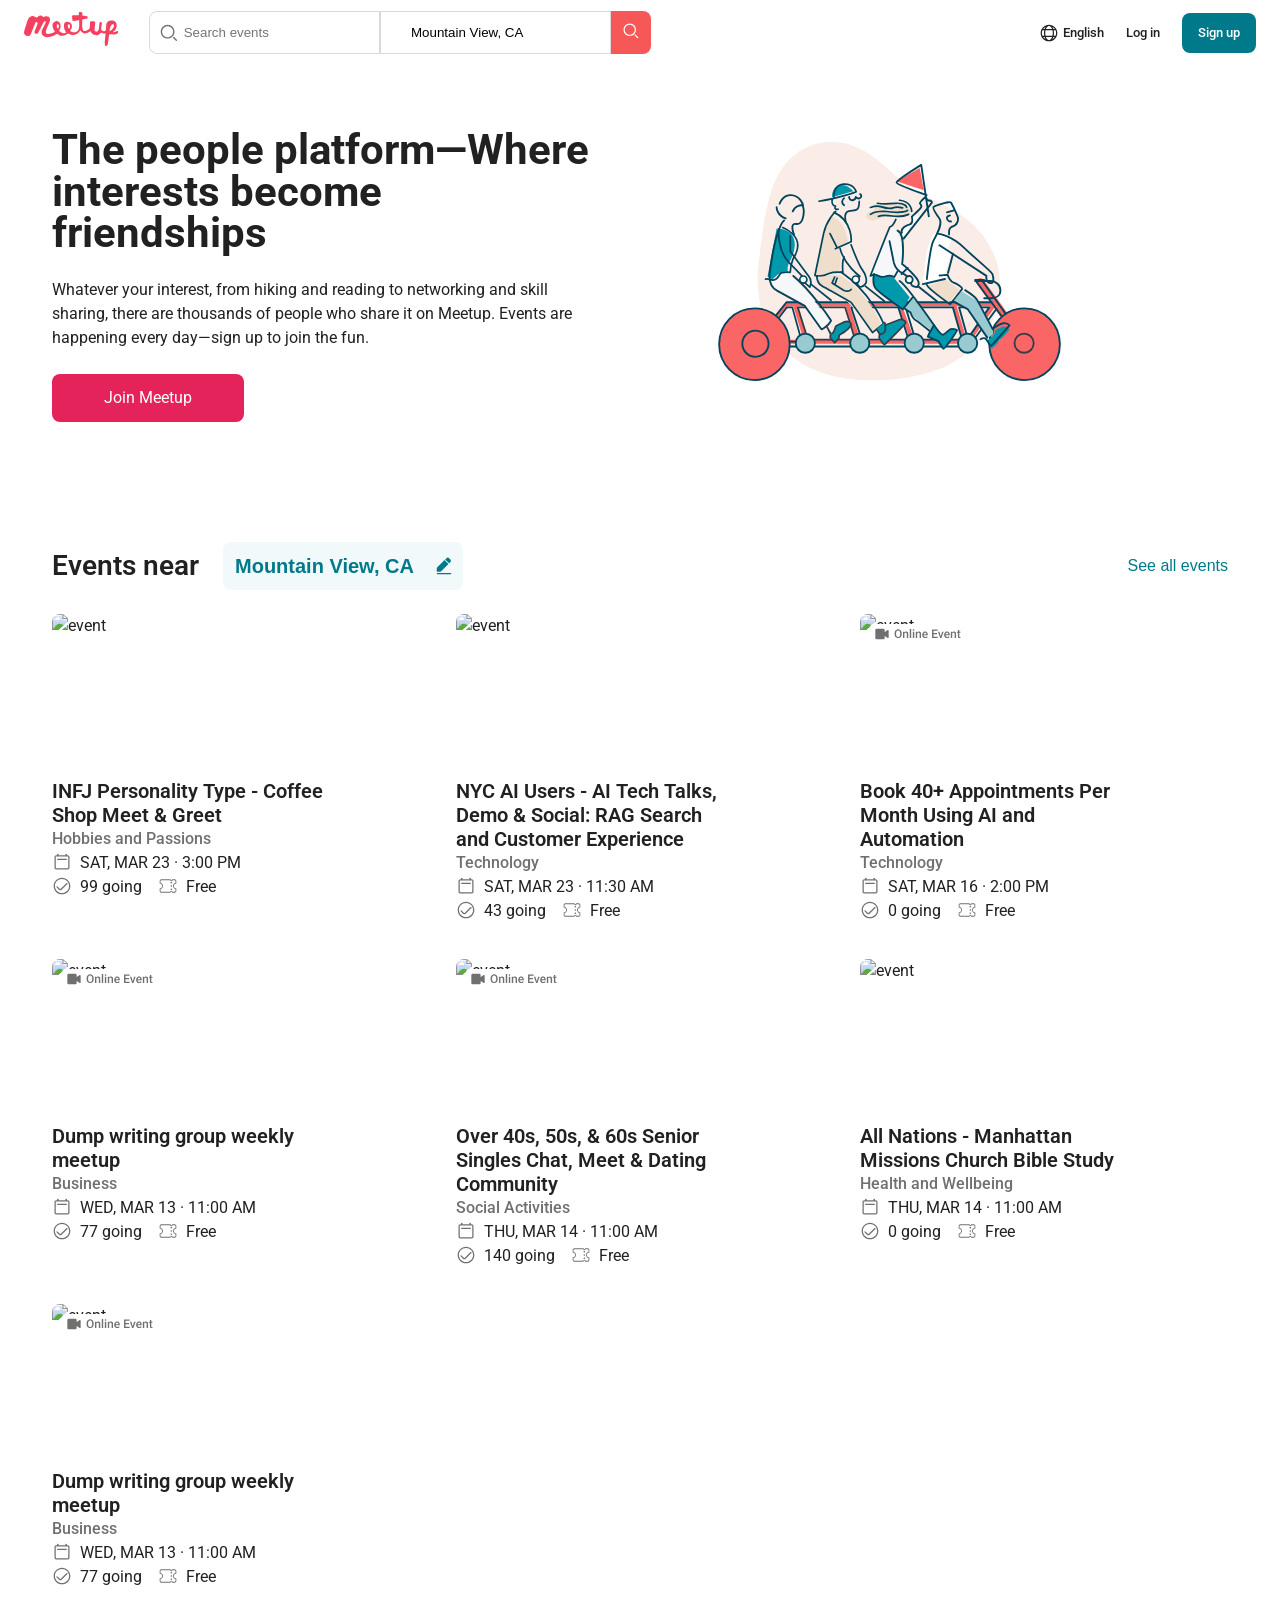
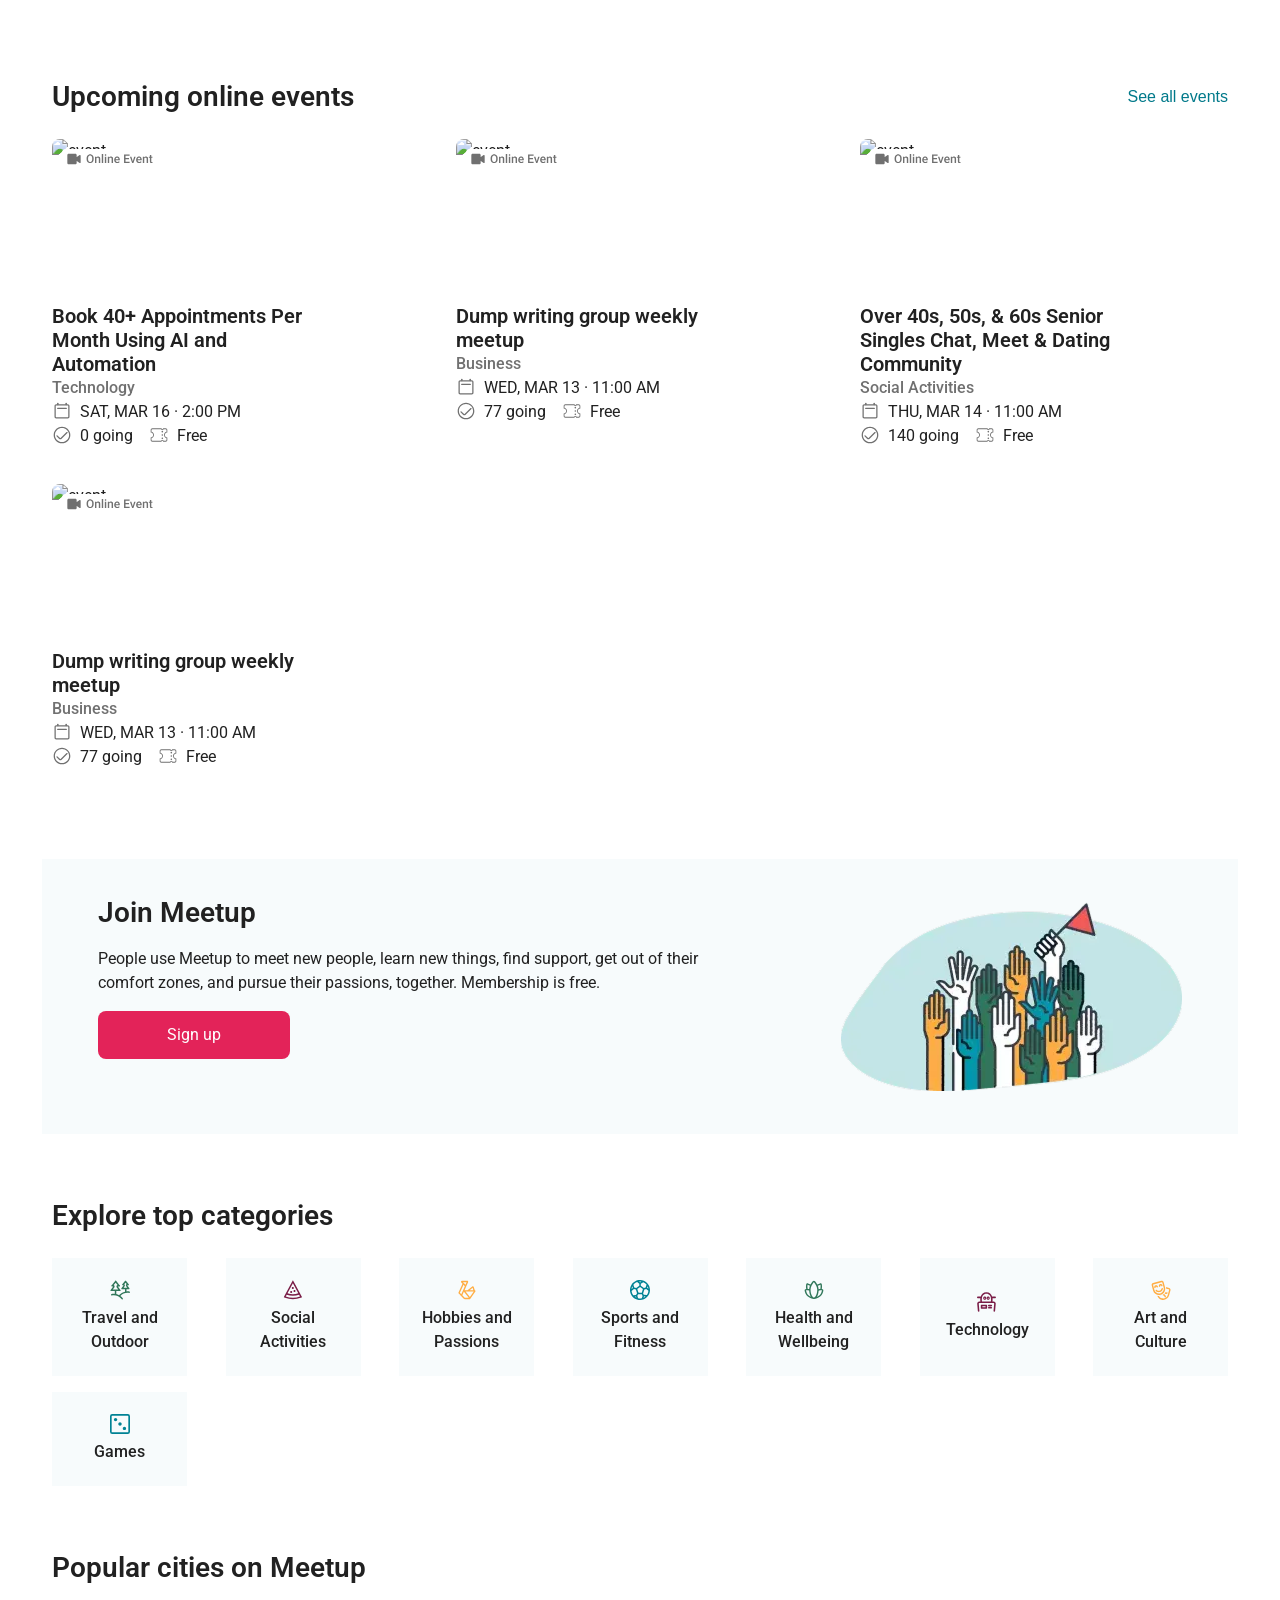
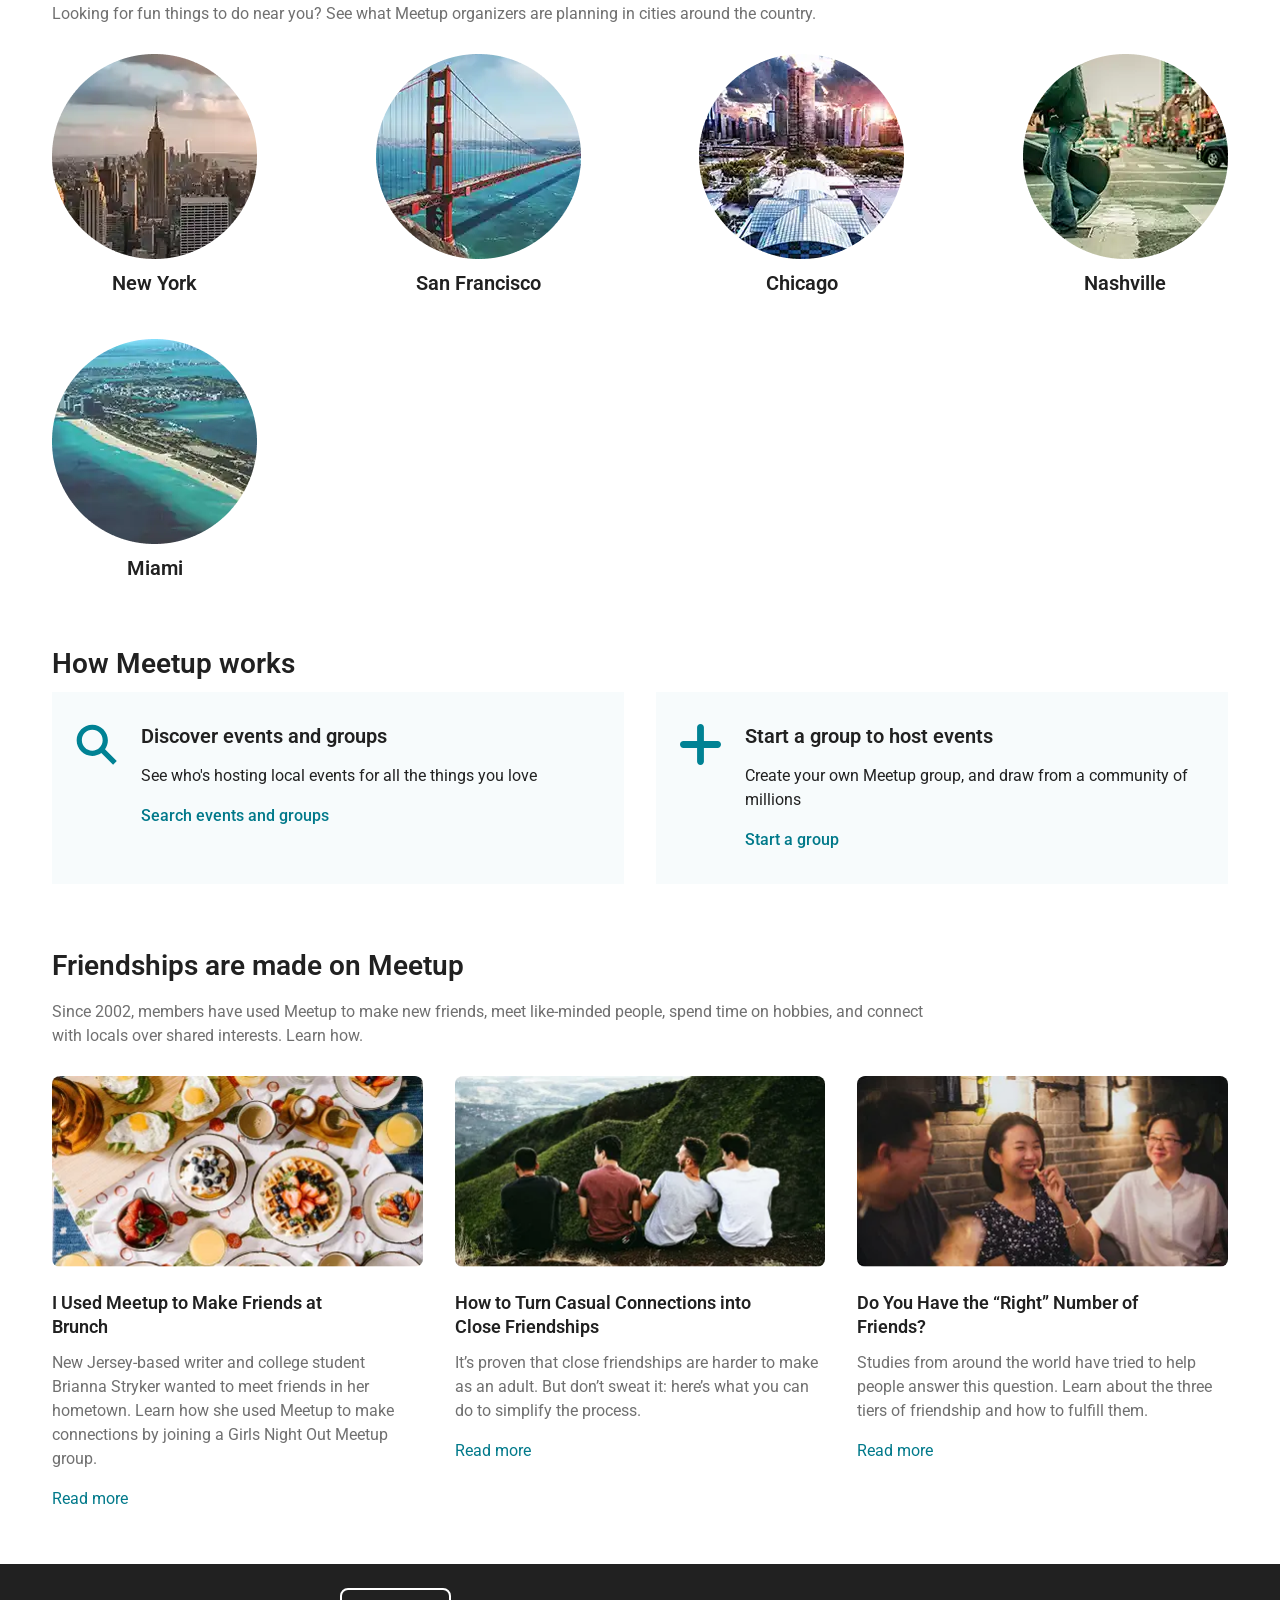
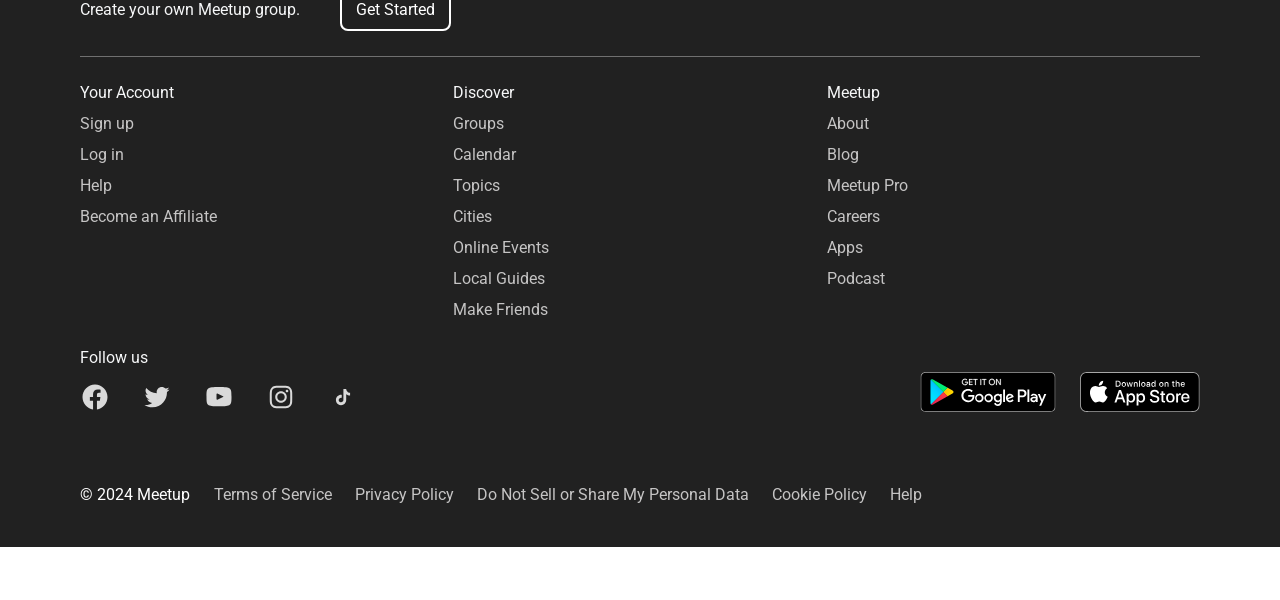
==== commit 2737b55c: "Responsive design has been added for the first screen" ====
--- a/index.html
+++ b/index.html
@@ -83,8 +83,11 @@
       </section>
 
       <section class="join-meetup container">
-        <div class="sign-up__links">
-          <h2>Join Meetup</h2>
+        <h2 class="join-meetup-headline-mobile">Join Meetup</h2>
+        <a class="secondary-btn-mobile" href="#">Sign up</a>
+
+        <div class="join-meetup__left">
+          <h2 class="join-meetup-headline">Join Meetup</h2>
           <p class="join-meetup__content">
             People use Meetup to meet new people, learn new things, find
             support, get out of their comfort zones, and pursue their passions,
@@ -93,7 +96,7 @@
           <a class="secondary-btn" href="#">Sign up</a>
         </div>
 
-        <div class="join-meetup__rights">
+        <div class="join-meetup__right">
           <img src="./assets/img/hands.png" alt="" />
         </div>
       </section>
@@ -265,8 +268,8 @@
     <footer class="footer">
       <div class="footer-container">
         <section class="footer-create-group">
-          <p>Create your own Meetup group.</p>
-          <a href="#">Get Started</a>
+          <div class="footer-border"><p>Create your own Meetup group.</p></div>
+          <div><a href="#">Get Started</a></div>
         </section>
         <section class="footer-nav">
           <div class="footer-nav-account">
@@ -329,11 +332,13 @@
 
         <section class="footer-links">
           <p>© 2024 Meetup</p>
-          <a href="#">Terms of Service</a>
-          <a href="#">Privacy Policy</a>
-          <a href="#">Do Not Sell or Share My Personal Data</a>
-          <a href="#">Cookie Policy</a>
-          <a href="#">Help</a>
+          <div class="footer-links-right">
+            <a href="#">Terms of Service</a>
+            <a href="#">Privacy Policy</a>
+            <a href="#">Do Not Sell or Share My Personal Data</a>
+            <a href="#">Cookie Policy</a>
+            <a href="#">Help</a>
+          </div>
         </section>
       </div>
     </footer>
--- a/css/style.css
+++ b/css/style.css
@@ -141,6 +141,7 @@
   max-width: 1196px;
   width: 100%;
   margin: 0 auto;
+  padding: 0 10px;
 }
 /* about */
 .about {
@@ -219,12 +220,25 @@
   gap: 12px;
 }
 .event__img {
+  display: block;
   width: 100%;
   height: 153px;
   object-fit: cover;
   border-radius: var(--space-1);
 }
-
+.event__img-wrapper {
+  position: relative;
+}
+.event__type {
+  position: absolute;
+  top: 10px;
+  left: 10px;
+
+  z-index: 100;
+}
+.event__type-mobile {
+  display: none;
+}
 .event__category {
   font-weight: 500;
   color: #707070;
@@ -247,7 +261,8 @@
   display: flex;
   gap: var(--space-3);
 }
-.event__attendees::before {
+
+.event__going::before {
   content: "";
   display: inline-block;
   width: 20px;
@@ -258,7 +273,9 @@
   background-repeat: no-repeat;
   vertical-align: text-bottom;
 }
-
+.event__attendees {
+  display: none;
+}
 .availability::before {
   content: "";
   display: inline-block;
@@ -287,8 +304,9 @@
   padding: 36px 56px;
   display: flex;
   gap: 90px;
-}
-.join-meetup__links {
+  flex-wrap: wrap;
+}
+.join-meetup__left {
   flex: 2;
 }
 .join-meetup__content {
@@ -303,8 +321,12 @@
   text-align: center;
   border-radius: var(--space-1);
 }
-.join-meetup__rights {
+.join-meetup__right {
   flex: 1;
+}
+.join-meetup-headline-mobile,
+.secondary-btn-mobile {
+  display: none;
 }
 
 /* categories */
@@ -316,6 +338,7 @@
   display: flex;
   justify-content: space-between;
   gap: 16px;
+  flex-wrap: wrap;
 }
 .categorie-card {
   max-width: 135px;
@@ -348,6 +371,7 @@
   display: flex;
   justify-content: space-between;
   gap: 42px;
+  flex-wrap: wrap;
 }
 
 .popular-cities-card {
@@ -394,6 +418,7 @@
   font-weight: 500;
   color: #00798a;
 }
+
 /* friendships */
 .friendships {
   margin-top: 64px;
@@ -422,6 +447,7 @@
   height: 191px;
   object-fit: cover;
   margin-bottom: var(--space-4);
+  border-radius: var(--space-1);
 }
 .friendships-post h4 {
   max-width: 300px;
@@ -452,13 +478,13 @@
   display: flex;
   align-items: center;
   gap: 40px;
-  padding: var(--space-4) 0;
+  padding: 34px 0;
   border-bottom: 1px solid #707070;
 }
 .footer-create-group a {
   padding: 10px 14px;
   color: #ffffff;
-  border: 1px solid #ffffff;
+  border: 2px solid #ffffff;
   border-radius: var(--space-1);
 }
 .footer-nav {
@@ -508,8 +534,44 @@
 .footer-links p {
   color: #ffffff;
 }
+.footer-links-right {
+  display: flex;
+  gap: 23px;
+}
+
 /* @media */
 @media (max-width: 393px) {
+  h1 {
+    font-size: 1.6rem;
+    line-height: 1.9rem;
+  }
+  h2 {
+    font-size: 1.25rem;
+    line-height: 1.5rem;
+  }
+  h3 {
+    font-size: 0.75rem;
+    line-height: 0.8rem;
+  }
+  h4 {
+    font-weight: 600;
+    font-size: 1rem;
+    line-height: 1.6rem;
+  }
+  h5 {
+    font-weight: 600;
+    font-size: 1rem;
+    line-height: 1.5rem;
+  }
+  h6 {
+    font-weight: 400;
+    font-size: 1rem;
+    line-height: 1.5rem;
+  }
+
+  .container {
+    max-width: 364px;
+  }
   .header {
     flex-wrap: wrap;
 
@@ -546,37 +608,7 @@
     line-height: 1rem;
   }
 
-  h1 {
-    font-size: 1.6rem;
-    line-height: 1.9rem;
-  }
-  h2 {
-    font-size: 1.25rem;
-    line-height: 1.5rem;
-  }
-  h3 {
-    font-weight: 600;
-    font-size: 1.25rem;
-    line-height: 1.5rem;
-  }
-  h4 {
-    font-weight: 600;
-    font-size: 1.12rem;
-    line-height: 1.5rem;
-  }
-  h5 {
-    font-weight: 600;
-    font-size: 1rem;
-    line-height: 1.5rem;
-  }
-  h6 {
-    font-weight: 400;
-    font-size: 1rem;
-    line-height: 1.5rem;
-  }
-  .container {
-    max-width: 370px;
-  }
+  /* about */
   .about {
     margin-top: 30px;
     margin-bottom: 20px;
@@ -586,7 +618,7 @@
 
   .about-left {
     gap: 20px;
-    margin-left: 12px;
+    /* margin-left: 12px; */
   }
   .about-left p {
     font-size: 0.75rem;
@@ -603,4 +635,237 @@
   .secondary-btn {
     display: none;
   }
-}
+
+  /* events */
+  .events_see-all {
+    display: none;
+  }
+  .events__search {
+    font-size: 0.8rem;
+    line-height: 1.1rem;
+
+    width: 164px;
+    padding: 8px;
+    background-position: 140px;
+    background-size: 15px 15px;
+  }
+  .events__header {
+    margin-bottom: 10px;
+  }
+  .events__content {
+    gap: 20px;
+  }
+  .event {
+    max-width: 364px;
+    width: 100%;
+    flex-direction: row;
+    gap: 7px;
+    padding-top: 10px;
+    border-top: 0.6px solid #d9d9d9;
+  }
+  .event__wrapper {
+    display: flex;
+    flex-direction: column;
+  }
+  .event__date {
+    order: 1;
+  }
+  .event__title {
+    order: 2;
+  }
+  .event__category {
+    order: 3;
+  }
+  .event-row {
+    display: none;
+  }
+  .event__type-mobile {
+    display: block;
+    order: 4;
+    width: 64px;
+  }
+  .event__type {
+    display: none;
+  }
+  .event__category,
+  .event__date,
+  .event__attendees {
+    font-weight: 400;
+    font-size: 0.56rem;
+    line-height: 0.8rem;
+  }
+  .event__img {
+    width: 97px;
+    height: auto;
+    object-fit: cover;
+  }
+  .event__date {
+    color: #7c6f50;
+  }
+  .event__date::before {
+    display: none;
+  }
+  .event__attendees {
+    display: block;
+    order: 5;
+    color: #707070;
+    margin-top: 17px;
+  }
+
+  /* join-meetup */
+
+  .join-meetup {
+    margin-top: 54px;
+    padding: 16px;
+    flex-direction: column;
+    gap: 6px;
+  }
+  .join-meetup-headline,
+  .secondary-btn {
+    display: none;
+  }
+  .join-meetup__left {
+    order: 2;
+  }
+  .join-meetup__right {
+    order: 1;
+  }
+  .join-meetup-headline-mobile,
+  .secondary-btn-mobile {
+    display: block;
+  }
+  .secondary-btn-mobile {
+    display: block;
+    width: 192px;
+    padding: 12px;
+    color: white;
+    background-color: #e32359;
+    text-align: center;
+    border-radius: var(--space-1);
+    order: 3;
+    margin: 0 auto;
+  }
+  /* categorie */
+  .categories {
+    margin-top: 16px;
+  }
+  .categories-content {
+    justify-content: space-around;
+    flex-wrap: wrap;
+    gap: 23px;
+  }
+  .categorie-card {
+    width: 135px;
+  }
+
+  /* popular-cities */
+  .popular-cities {
+    margin-top: 37px;
+    padding: 11px;
+  }
+  .popular-cities p {
+    font-size: 0.75rem;
+  }
+
+  .popular-cities-content {
+    flex-wrap: wrap;
+    gap: 18px;
+  }
+  .popular-cities-content > :nth-child(n + 5) {
+    display: none;
+  }
+  .popular-cities-card {
+    width: 153px;
+  }
+  .popular-cities-card span {
+    font-size: 0.87rem;
+  }
+  .popular-cities-card img {
+    width: 100%;
+    height: auto;
+    object-fit: cover;
+  }
+  /* how-works-wrapper */
+  .how-works-wrapper {
+    margin-top: 18px;
+    flex-direction: column;
+    gap: 14px;
+  }
+  .how-works {
+    margin-top: 42px;
+  }
+  .how-works-group {
+    gap: 10px;
+  }
+  .how-works-group p,
+  .how-works-group a {
+    font-size: 0.6rem;
+    line-height: 0.87rem;
+  }
+
+  .how-works-content {
+    padding: 14px;
+    gap: 12px;
+  }
+  .how-works-content img {
+    width: 25px;
+  }
+  /* .friendships */
+  .friendships {
+    margin-top: 17px;
+  }
+  .friendships-description {
+    display: none;
+  }
+  .friendships-wrapper {
+    margin-top: 27px;
+    flex-direction: column;
+  }
+  .friendships-post p {
+    max-width: 260px;
+  }
+  .friendships-post p,
+  .friendships-post a {
+    font-size: 0.75rem;
+    line-height: 1.4rem;
+  }
+  /* .footer */
+  .footer-container {
+    padding-left: 18px;
+    padding-top: 18px;
+  }
+  .footer-social-right {
+    display: none;
+  }
+  .footer-nav a,
+  .footer-links p {
+    font-size: 0.87rem;
+    line-height: 1.25rem;
+  }
+  .footer-create-group {
+    gap: unset;
+    padding: unset;
+    border-bottom: unset;
+  }
+  .footer-border {
+    width: 248px;
+    padding-top: 30px;
+    padding-bottom: 35px;
+    border-bottom: 1px solid #707070;
+  }
+  .footer-links-right {
+    display: none;
+  }
+}
+
+@media (max-width: 768px) {
+  .input-second {
+    display: none;
+  }
+  .about {
+    flex-direction: column;
+  }
+  .friendships-wrapper {
+    flex-direction: column;
+  }
+}
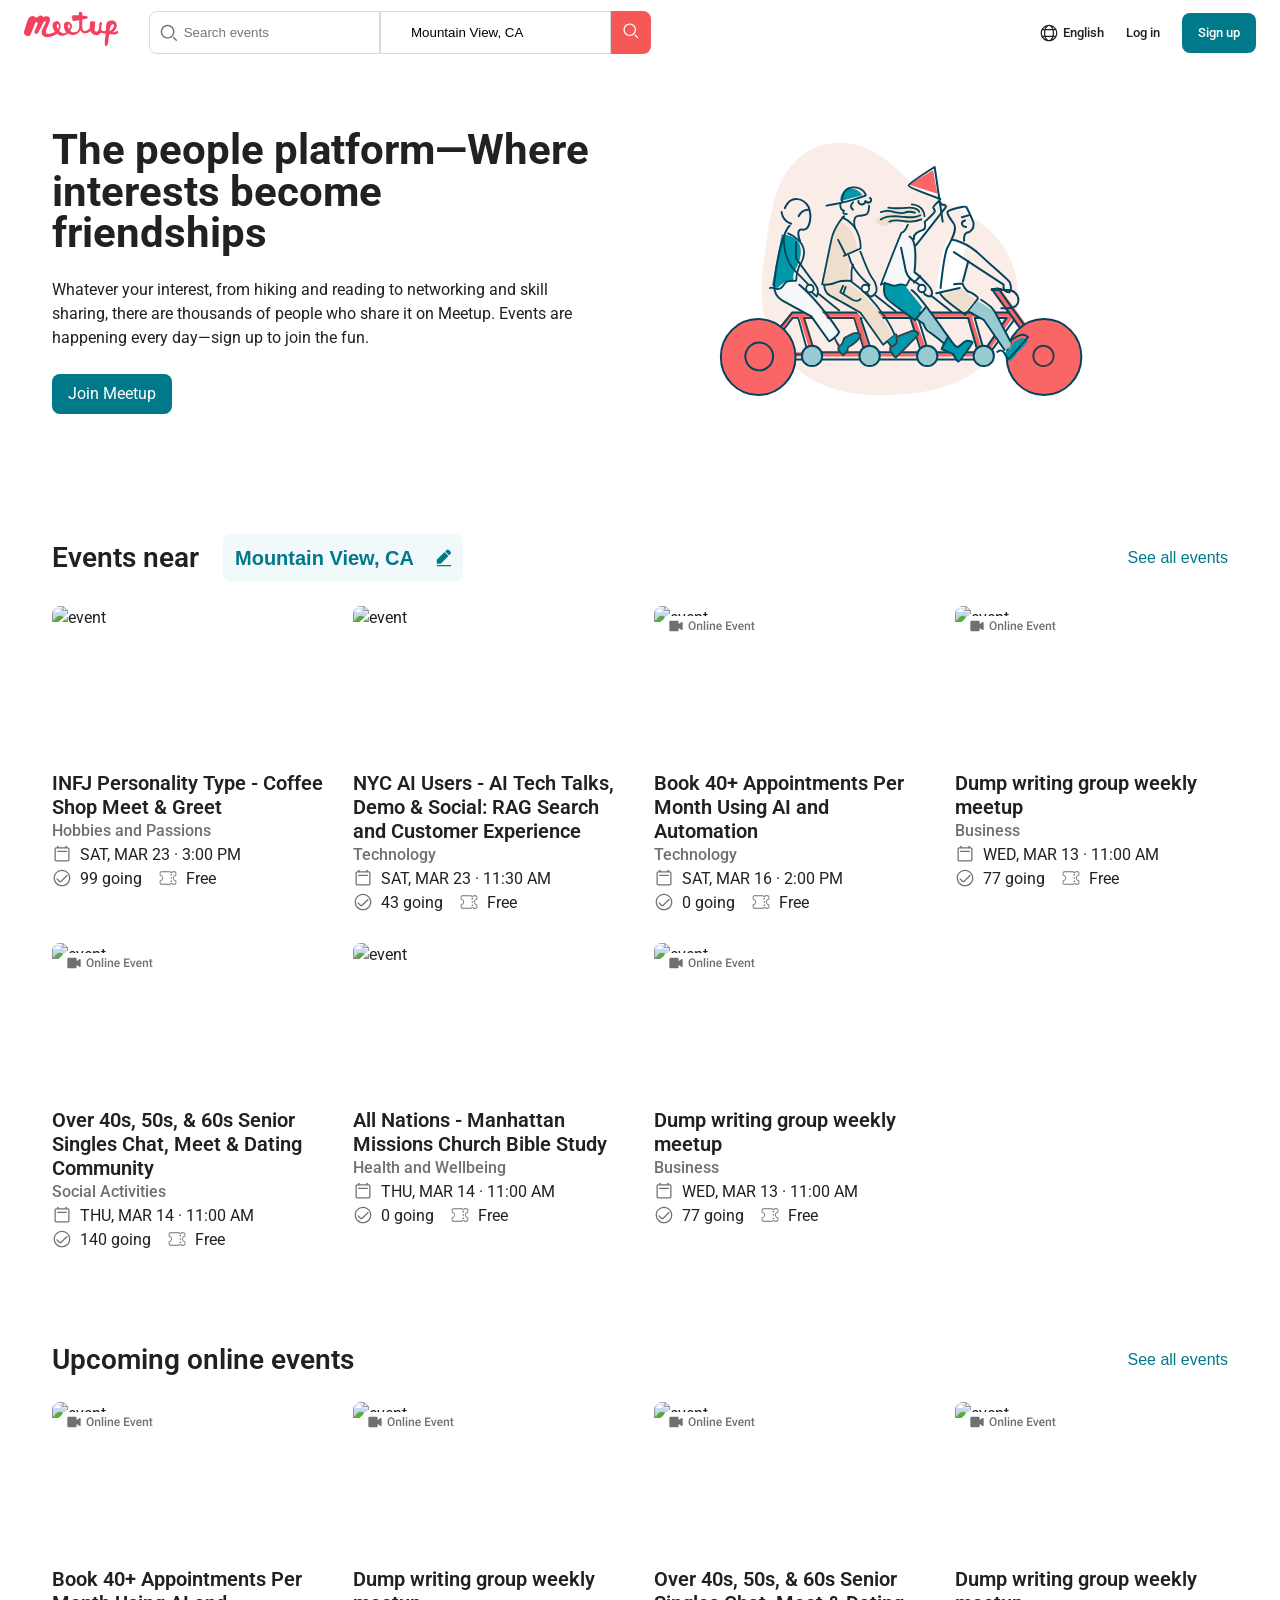
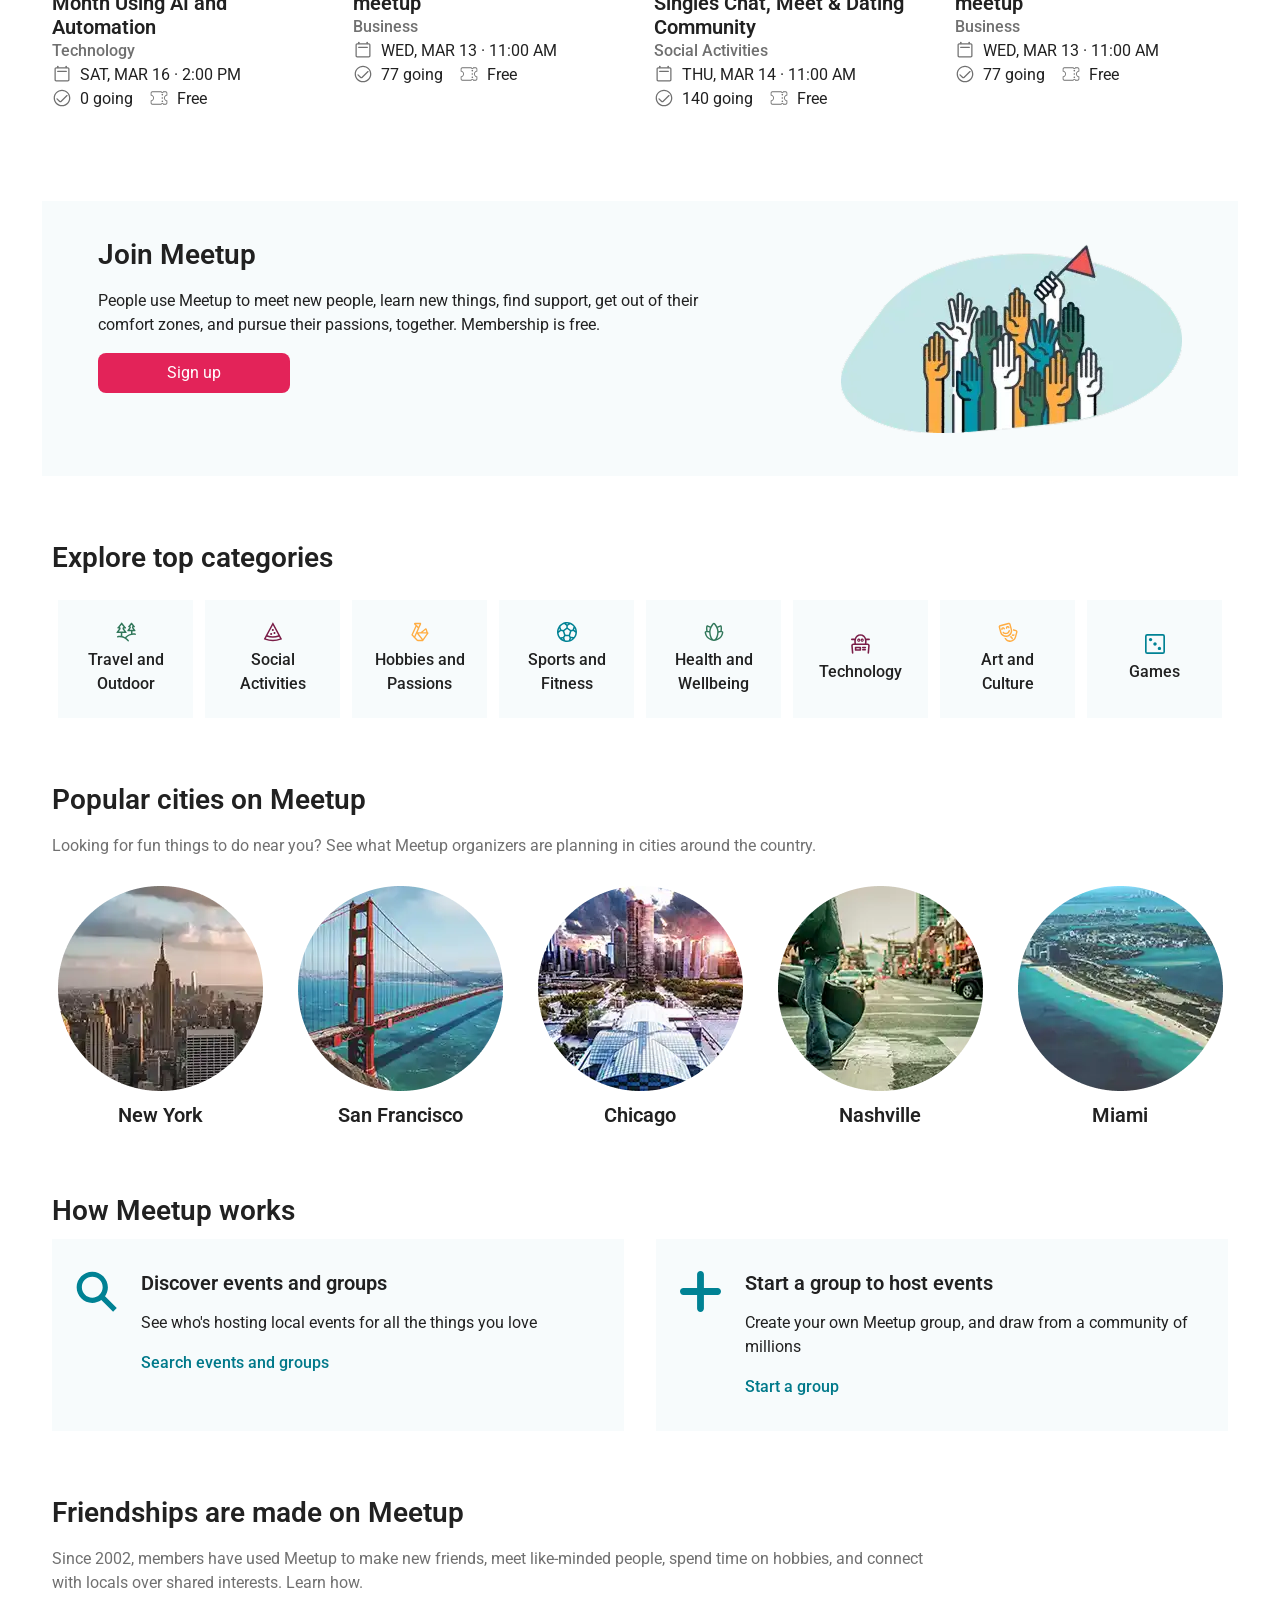
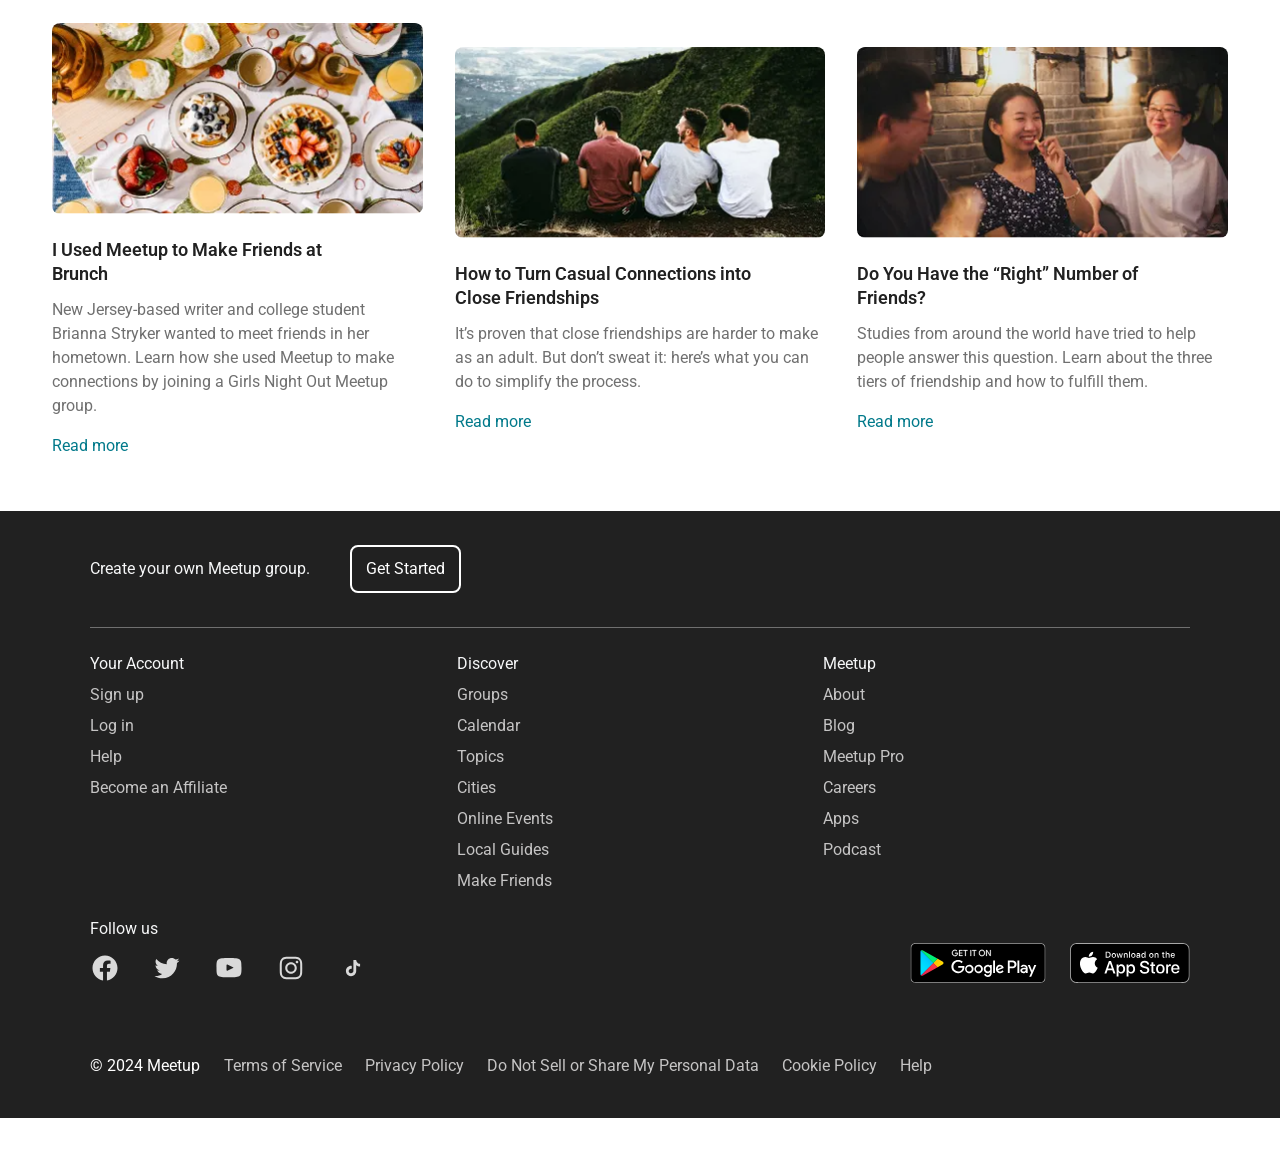
==== commit 05d395d1: "modified join-meetup-btn, footer-btn" ====
--- a/index.html
+++ b/index.html
@@ -10,10 +10,10 @@
       rel="stylesheet"
     />
     <link rel="stylesheet" href="./css/style.css" />
-    <title>Document</title>
+    <title>Meetup</title>
   </head>
   <body>
-    <header class="header">
+    <navbar class="header">
       <div class="header_logo">
         <a href="./index.html"
           ><img src="./assets/svg/meetup.svg" alt="logo"
@@ -42,7 +42,7 @@
         <a href="#"><span class="login">Log in</span></a>
         <a class="primary-btn" href="#"><span>Sign up</span></a>
       </div>
-    </header>
+    </navbar>
 
     <main>
       <section class="about container">
@@ -84,7 +84,6 @@
 
       <section class="join-meetup container">
         <h2 class="join-meetup-headline-mobile">Join Meetup</h2>
-        <a class="secondary-btn-mobile" href="#">Sign up</a>
 
         <div class="join-meetup__left">
           <h2 class="join-meetup-headline">Join Meetup</h2>
@@ -93,7 +92,7 @@
             support, get out of their comfort zones, and pursue their passions,
             together. Membership is free.
           </p>
-          <a class="secondary-btn" href="#">Sign up</a>
+          <a class="join-meetup-btn" href="#">Sign up</a>
         </div>
 
         <div class="join-meetup__right">
@@ -269,7 +268,7 @@
       <div class="footer-container">
         <section class="footer-create-group">
           <div class="footer-border"><p>Create your own Meetup group.</p></div>
-          <div><a href="#">Get Started</a></div>
+          <div class="footer-btn"><a href="#">Get Started</a></div>
         </section>
         <section class="footer-nav">
           <div class="footer-nav-account">
--- a/css/style.css
+++ b/css/style.css
@@ -149,6 +149,7 @@
   margin-top: 75px;
   margin-bottom: 120px;
   gap: 100px;
+  flex-wrap: wrap;
 }
 .about-left {
   display: flex;
@@ -159,6 +160,8 @@
 }
 .about-right {
   flex: 1;
+  display: flex;
+  justify-content: flex-start;
 }
 
 .about-left a {
@@ -172,6 +175,7 @@
   display: flex;
   justify-content: space-between;
   align-items: center;
+
   margin: var(--space-4) 0;
 }
 .events__group {
@@ -210,7 +214,8 @@
 .events__content {
   display: grid;
   grid-template-columns: repeat(auto-fit, minmax(272px, 1fr));
-  gap: 36px;
+  justify-content: center;
+  gap: 28px;
 }
 .event {
   max-width: 272px;
@@ -294,7 +299,7 @@
 }
 .online-events_group {
   display: flex;
-  justify-content: space-between;
+  justify-content: center;
 }
 
 /* join-meetup */
@@ -312,10 +317,10 @@
 .join-meetup__content {
   margin: 16px 0;
 }
-.secondary-btn {
+.join-meetup-btn {
   display: block;
   width: 192px;
-  padding: 12px;
+  padding: 8px;
   color: white;
   background-color: #e32359;
   text-align: center;
@@ -325,7 +330,7 @@
   flex: 1;
 }
 .join-meetup-headline-mobile,
-.secondary-btn-mobile {
+.join-meetup-btn-mobile {
   display: none;
 }
 
@@ -336,8 +341,8 @@
 .categories-content {
   margin-top: var(--space-4);
   display: flex;
-  justify-content: space-between;
-  gap: 16px;
+  justify-content: center;
+  gap: 12px;
   flex-wrap: wrap;
 }
 .categorie-card {
@@ -369,8 +374,9 @@
 }
 .popular-cities-content {
   display: flex;
-  justify-content: space-between;
-  gap: 42px;
+  justify-content: center;
+  align-items: center;
+  gap: 35px;
   flex-wrap: wrap;
 }
 
@@ -432,7 +438,8 @@
 .friendships-wrapper {
   margin-top: 28px;
   display: flex;
-  justify-content: space-between;
+  align-items: center;
+  flex-wrap: wrap;
   gap: 32px;
 }
 
@@ -473,6 +480,7 @@
   max-width: 1120px;
   width: 100%;
   margin: 53px auto;
+  padding: 0 10px;
 }
 .footer-create-group {
   display: flex;
@@ -481,7 +489,9 @@
   padding: 34px 0;
   border-bottom: 1px solid #707070;
 }
-.footer-create-group a {
+
+.footer-btn a {
+  display: block;
   padding: 10px 14px;
   color: #ffffff;
   border: 2px solid #ffffff;
@@ -507,6 +517,7 @@
 .footer-social {
   margin: 24px 0;
   display: flex;
+  flex-wrap: wrap;
   justify-content: space-between;
   align-items: end;
 }
@@ -624,7 +635,6 @@
     font-size: 0.75rem;
   }
   .about-right {
-    display: flex;
     justify-content: center;
   }
   .about-right img {
@@ -713,7 +723,6 @@
   }
 
   /* join-meetup */
-
   .join-meetup {
     margin-top: 54px;
     padding: 16px;
@@ -727,22 +736,17 @@
   .join-meetup__left {
     order: 2;
   }
+  .join-meetup__left p {
+    font-size: 0.75rem;
+    line-height: 1.5rem;
+  }
   .join-meetup__right {
     order: 1;
   }
-  .join-meetup-headline-mobile,
-  .secondary-btn-mobile {
+  .join-meetup-headline-mobile {
     display: block;
   }
-  .secondary-btn-mobile {
-    display: block;
-    width: 192px;
-    padding: 12px;
-    color: white;
-    background-color: #e32359;
-    text-align: center;
-    border-radius: var(--space-1);
-    order: 3;
+  .join-meetup-btn {
     margin: 0 auto;
   }
   /* categorie */
@@ -847,6 +851,7 @@
     padding: unset;
     border-bottom: unset;
   }
+
   .footer-border {
     width: 248px;
     padding-top: 30px;
@@ -865,6 +870,9 @@
   .about {
     flex-direction: column;
   }
+  .about-right {
+    justify-content: center;
+  }
   .friendships-wrapper {
     flex-direction: column;
   }
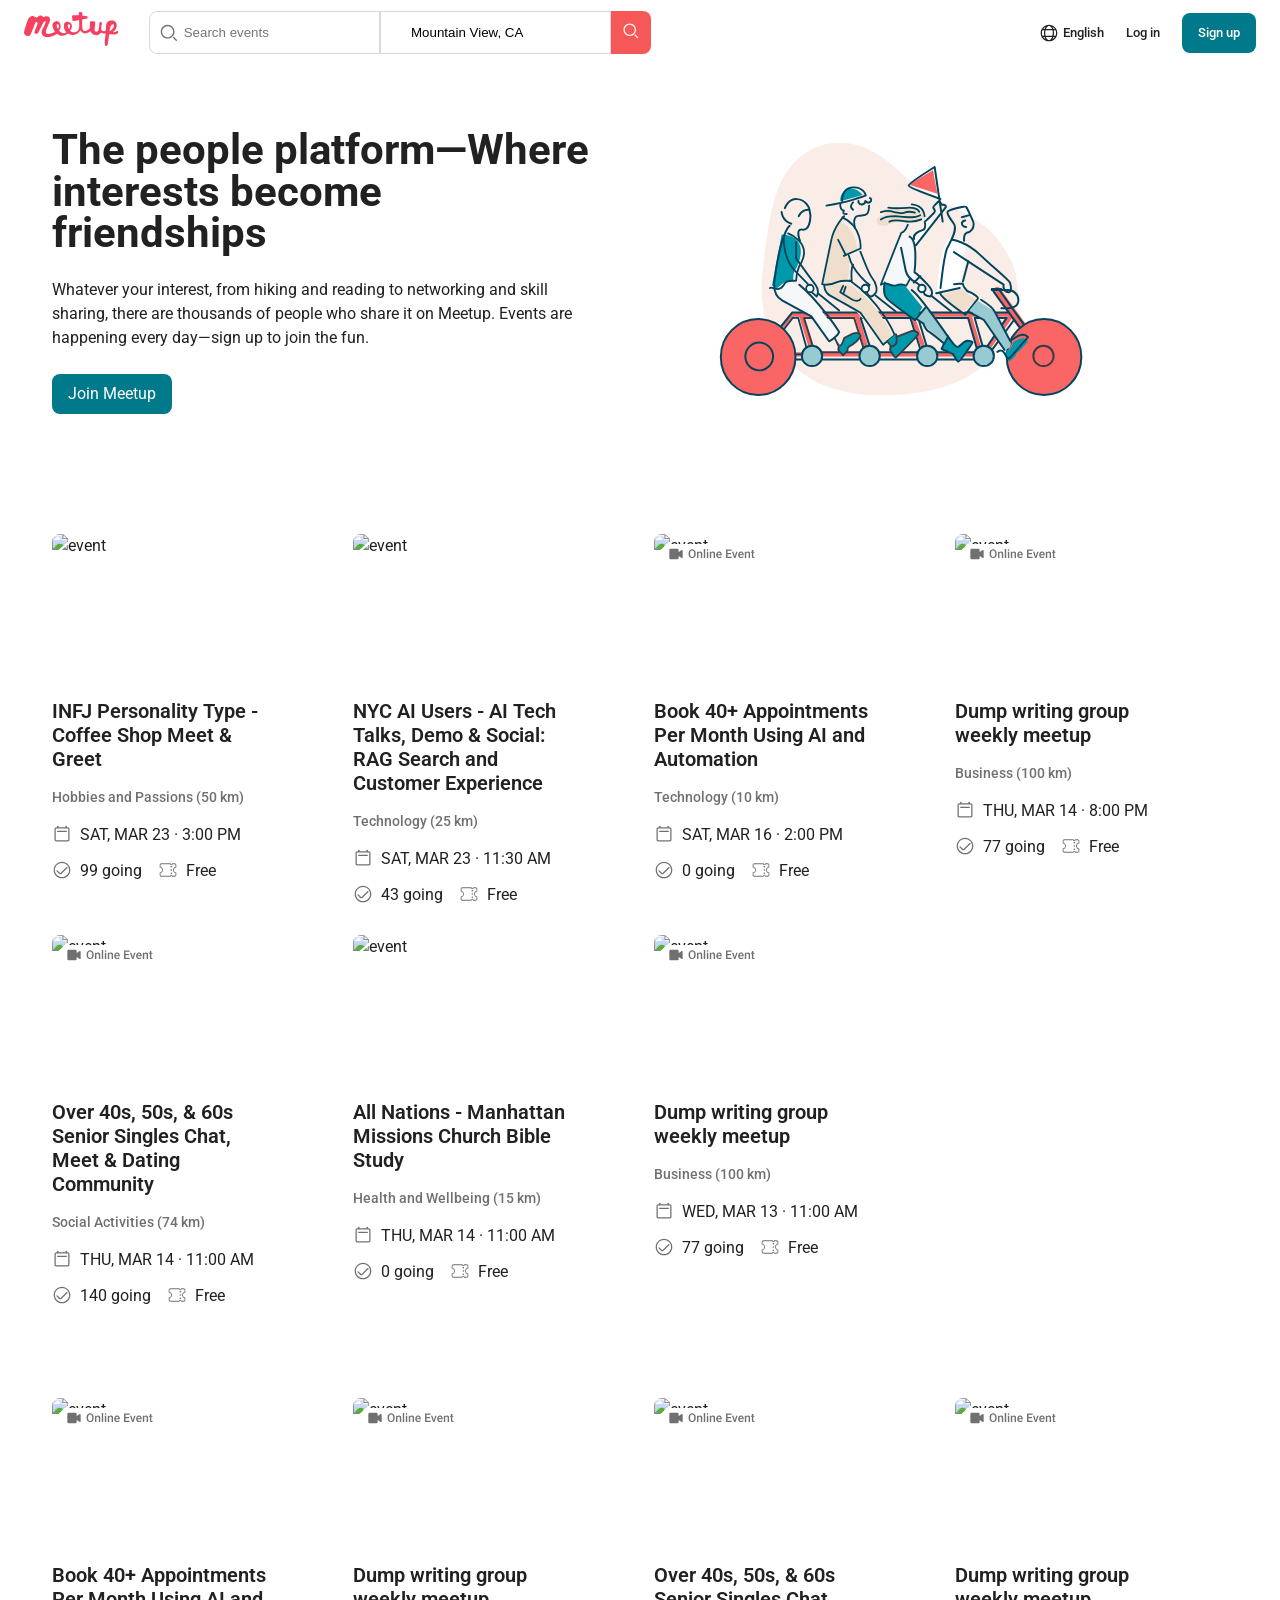
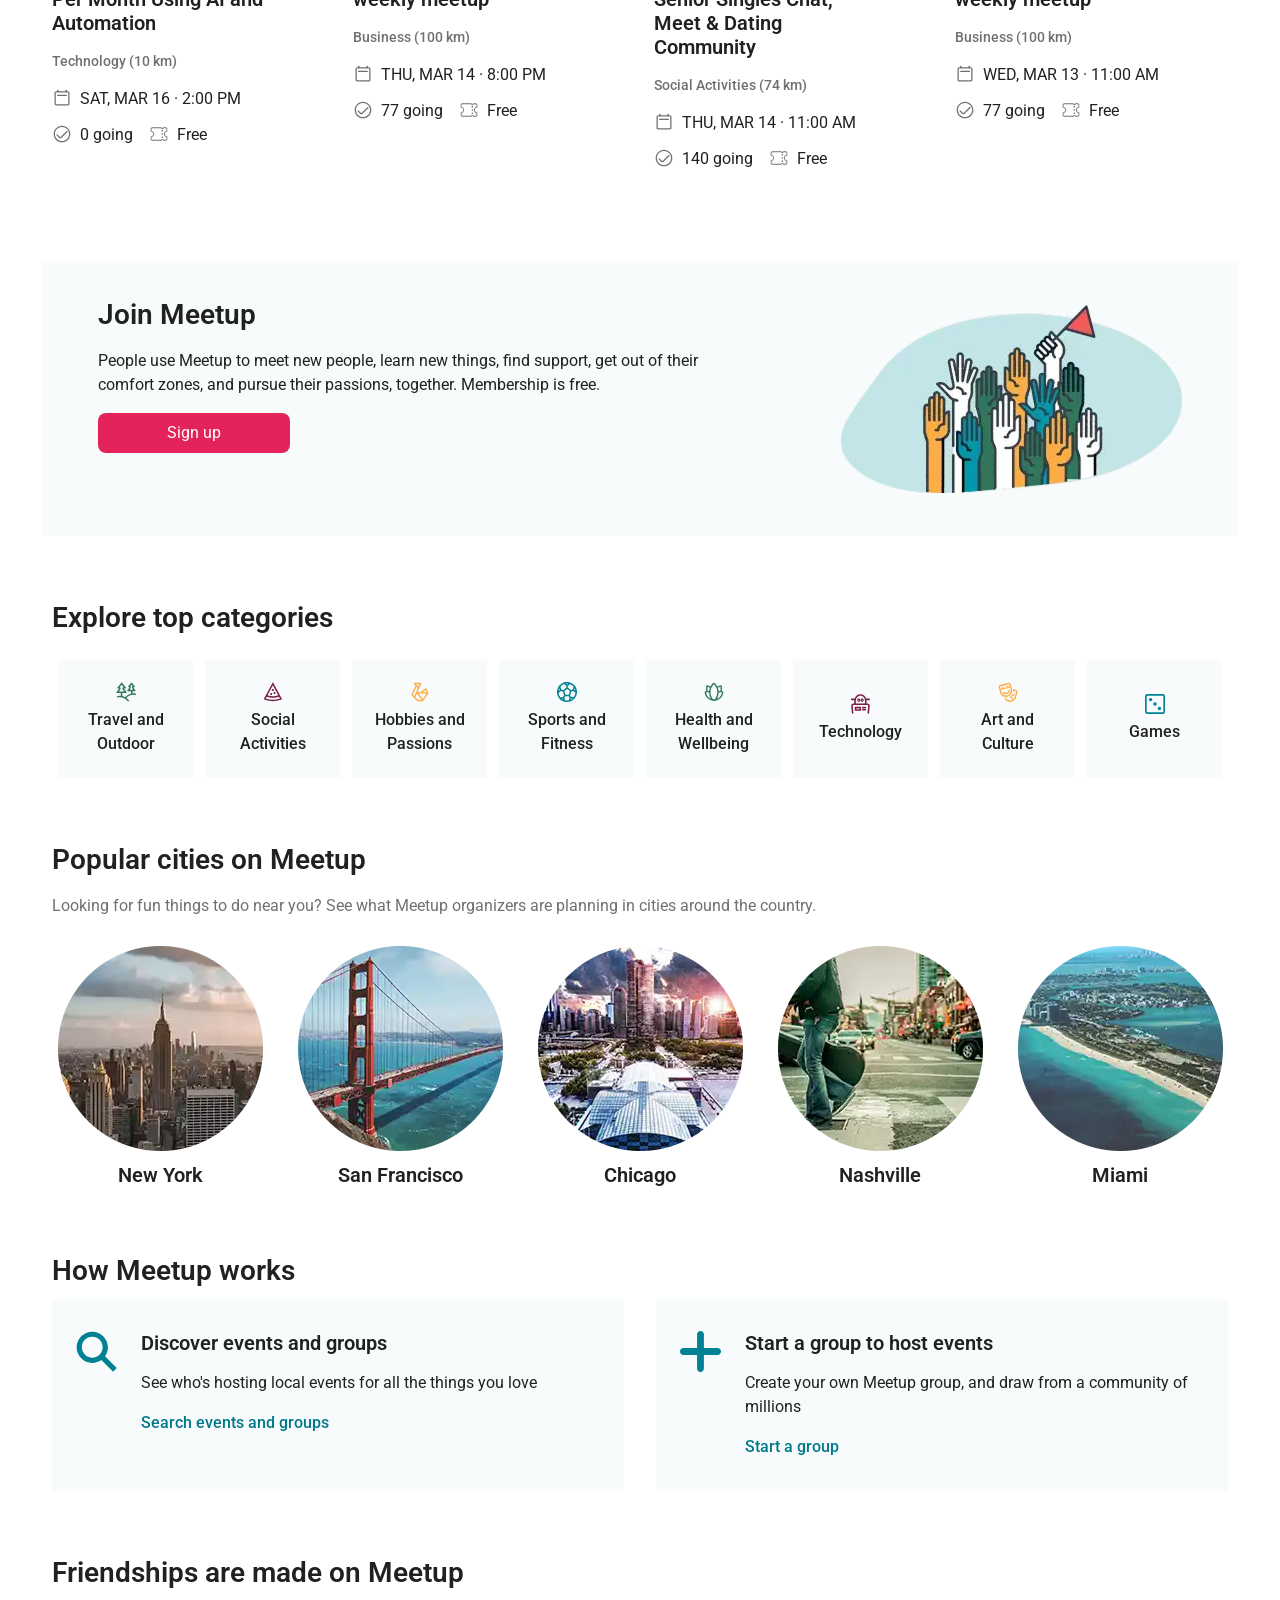
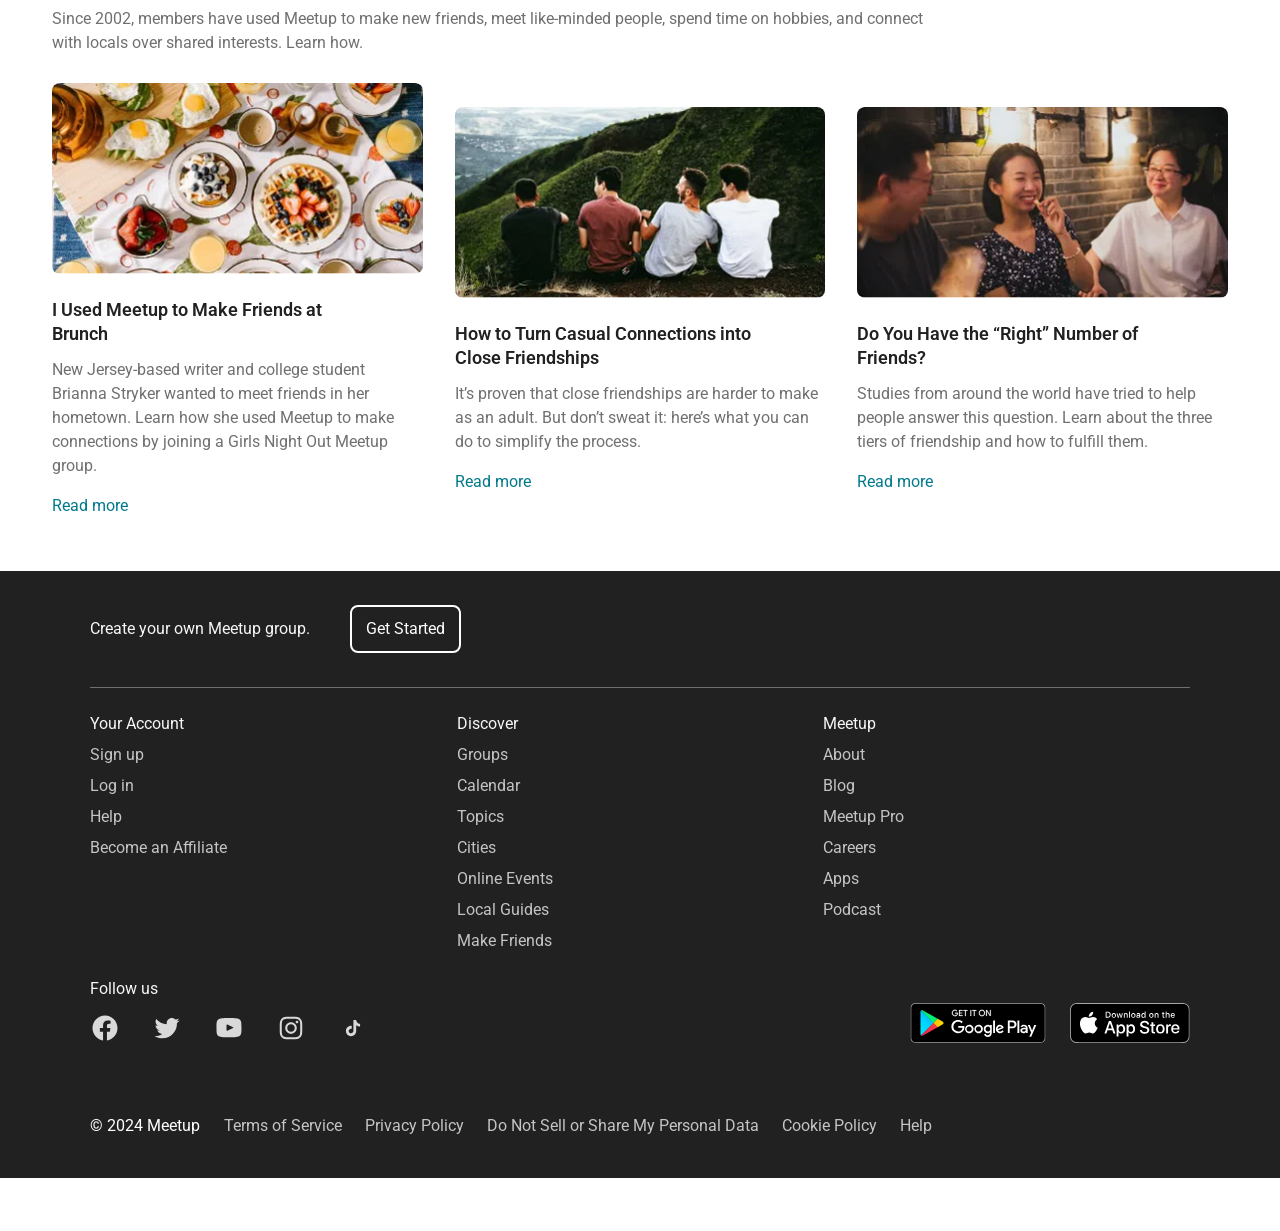
==== commit 4810689b: "added styles for page2" ====
--- a/index.html
+++ b/index.html
@@ -13,36 +13,7 @@
     <title>Meetup</title>
   </head>
   <body>
-    <navbar class="header">
-      <div class="header_logo">
-        <a href="./index.html"
-          ><img src="./assets/svg/meetup.svg" alt="logo"
-        /></a>
-      </div>
-      <div class="header_center">
-        <form class="header_search">
-          <input class="input-first" type="text" placeholder=" Search events" />
-          <input
-            class="input-second"
-            type="text"
-            placeholder="Mountain View, CA"
-          />
-          <button type="submit">
-            <img src="./assets/svg/loop1.svg" alt="" />
-          </button>
-        </form>
-      </div>
-
-      <div class="header_actions">
-        <div class="header_actions-language">
-          <img src="./assets/svg/planet.svg" alt="planet" />
-          <a href="#"><span>English</span></a>
-        </div>
-
-        <a href="#"><span class="login">Log in</span></a>
-        <a class="primary-btn" href="#"><span>Sign up</span></a>
-      </div>
-    </navbar>
+    <div id="header"></div>
 
     <main>
       <section class="about container">
@@ -53,7 +24,7 @@
             skill sharing, there are thousands of people who share it on Meetup.
             Events are happening every day—sign up to join the fun.
           </p>
-          <a class="secondary-btn" href="./index.html">Join Meetup</a>
+          <a class="secondary-btn" href="./page2.html">Join Meetup</a>
         </div>
 
         <div class="about-right">
@@ -92,7 +63,7 @@
             support, get out of their comfort zones, and pursue their passions,
             together. Membership is free.
           </p>
-          <a class="join-meetup-btn" href="#">Sign up</a>
+          <a class="join-meetup-btn" href="./page2.html">Sign up</a>
         </div>
 
         <div class="join-meetup__right">
@@ -200,7 +171,7 @@
           <div class="how-works-content">
             <img src="./assets/svg/loop3.svg" alt="loop" />
             <div class="how-works-group">
-              <h3>Discover events and groups</h3>
+              <h5>Discover events and groups</h5>
               <p>See who's hosting local events for all the things you love</p>
               <a href="#"><span>Search events and groups</span></a>
             </div>
@@ -209,7 +180,7 @@
           <div class="how-works-content">
             <img src="./assets/svg/plus.svg" alt="plus" />
             <div class="how-works-group">
-              <h3>Start a group to host events</h3>
+              <h5>Start a group to host events</h5>
               <p>
                 Create your own Meetup group, and draw from a community of
                 millions
@@ -264,83 +235,8 @@
         </div>
       </section>
     </main>
-    <footer class="footer">
-      <div class="footer-container">
-        <section class="footer-create-group">
-          <div class="footer-border"><p>Create your own Meetup group.</p></div>
-          <div class="footer-btn"><a href="#">Get Started</a></div>
-        </section>
-        <section class="footer-nav">
-          <div class="footer-nav-account">
-            <h6>Your Account</h6>
-            <a href="#">Sign up</a>
-            <a href="#">Log in</a>
-            <a href="#">Help</a>
-            <a href="#">Become an Affiliate</a>
-          </div>
-          <div class="footer-nav-discover">
-            <h6>Discover</h6>
-            <a href="#">Groups</a>
-            <a href="#">Calendar</a>
-            <a href="#">Topics</a>
-            <a href="#">Cities</a>
-            <a href="#">Online Events</a>
-            <a href="#">Local Guides</a>
-            <a href="#">Make Friends</a>
-          </div>
-          <div class="footer-nav-meetup">
-            <h6>Meetup</h6>
-            <a href="#">About</a>
-            <a href="#">Blog</a>
-            <a href="#">Meetup Pro</a>
-            <a href="#">Careers</a>
-            <a href="#">Apps</a>
-            <a href="#">Podcast</a>
-          </div>
-        </section>
-
-        <section class="footer-social">
-          <div class="footer-social-left">
-            <h6>Follow us</h6>
-            <div class="footer-social-left-wrapper">
-              <a href="#"
-                ><img src="./assets/svg/Facebook.svg" alt="facebook"
-              /></a>
-              <a href="#"
-                ><img src="./assets/svg/Twitter.svg" alt="twitter"
-              /></a>
-              <a href="#"
-                ><img src="./assets/svg/YouTube.svg" alt="youtube"
-              /></a>
-              <a href="#"
-                ><img src="./assets/svg/Instagram.svg" alt="instagram"
-              /></a>
-              <a href="#"><img src="./assets/svg/TikTok.svg" alt="tiktok" /></a>
-            </div>
-          </div>
-
-          <div class="footer-social-right">
-            <a href="#"
-              ><img src="./assets/svg/google-play.svg" alt="google-play"
-            /></a>
-            <a href="#"
-              ><img src="./assets/svg/app-store.svg" alt="app-store"
-            /></a>
-          </div>
-        </section>
-
-        <section class="footer-links">
-          <p>© 2024 Meetup</p>
-          <div class="footer-links-right">
-            <a href="#">Terms of Service</a>
-            <a href="#">Privacy Policy</a>
-            <a href="#">Do Not Sell or Share My Personal Data</a>
-            <a href="#">Cookie Policy</a>
-            <a href="#">Help</a>
-          </div>
-        </section>
-      </div>
-    </footer>
+
+    <div id="footer"></div>
 
     <script src="./js/index.js"></script>
   </body>
--- a/css/style.css
+++ b/css/style.css
@@ -1,3 +1,6 @@
+@import url(./header.css);
+@import url(./footer.css);
+
 * {
   margin: 0;
   padding: 0;
@@ -13,8 +16,10 @@
 }
 
 html {
+  font-size: 16px;
+}
+body {
   font-family: Roboto, Helvetica, Arial, sans-serif;
-  font-size: 16px;
   color: var(--main-color);
   line-height: 1.5rem;
   font-weight: 400;
@@ -42,7 +47,7 @@
 }
 h5 {
   font-weight: 600;
-  font-size: 1rem;
+  font-size: 1.25rem;
   line-height: 1.5rem;
 }
 h6 {
@@ -59,89 +64,11 @@
   cursor: pointer;
 }
 
-/* header */
-.header {
-  display: flex;
-  align-items: center;
-  gap: 30px;
-  margin: 11px 24px;
-}
-.header_logo {
-  display: flex;
-  align-items: center;
-  flex: 0 0 auto;
-}
-.header_center {
-  display: flex;
-  gap: 40px;
-  flex: 1 1 592px;
-}
-.header_actions {
-  display: flex;
-  align-items: center;
-  gap: 22px;
-  font-size: 0.8rem;
-
-  margin-left: auto;
-  flex: 0 0 auto;
-}
-
-.header input {
-  width: 100%;
-  border: 1px solid #d9d9d9;
-  padding: 12px 30px;
-}
-.header_search {
-  display: flex;
-  gap: 0;
-}
-.header_search button {
-  background-color: #f65858;
-  padding: var(--space-2);
-  border-start-end-radius: var(--space-1);
-  border-bottom-right-radius: var(--space-1);
-  border: none;
-}
-.input-first {
-  background-image: url("../assets/svg/loop.svg");
-  background-repeat: no-repeat;
-  background-position: var(--space-1);
-
-  border-start-start-radius: var(--space-1);
-  border-bottom-left-radius: var(--space-1);
-}
-.input-second::placeholder {
-  color: black;
-}
-
-.header_actions span {
-  font-weight: 500;
-}
-.header_actions-language {
-  display: flex;
-  align-items: center;
-  gap: 4px;
-}
-.header_actions-language span {
-  color: var(--main-color);
-}
-.login {
-  color: var(--main-color);
-}
-
-.primary-btn,
-.secondary-btn {
-  color: white;
-  background-color: #00798a;
-  padding: var(--space-1) var(--space-3);
-  border-radius: var(--space-1);
-}
-
 .container {
   max-width: 1196px;
   width: 100%;
   margin: 0 auto;
-  padding: 0 10px;
+  padding: 0 var(--space-2);
 }
 /* about */
 .about {
@@ -236,20 +163,28 @@
 }
 .event__type {
   position: absolute;
-  top: 10px;
-  left: 10px;
+  top: var(--space-2);
+  left: var(--space-2);
 
   z-index: 100;
 }
 .event__type-mobile {
   display: none;
 }
+.event__wrapper {
+  max-width: 230px;
+  width: 100%;
+}
 .event__category {
   font-weight: 500;
+  font-size: 0.87rem;
+  line-height: 1.25rem;
   color: #707070;
+  padding: 16px 0;
 }
 .event__date {
   text-transform: uppercase;
+  padding-bottom: 12px;
 }
 .event__date::before {
   content: "";
@@ -315,12 +250,12 @@
   flex: 2;
 }
 .join-meetup__content {
-  margin: 16px 0;
+  margin: var(--space-3) 0;
 }
 .join-meetup-btn {
   display: block;
   width: 192px;
-  padding: 8px;
+  padding: var(--space-1);
   color: white;
   background-color: #e32359;
   text-align: center;
@@ -368,7 +303,7 @@
   margin-top: 64px;
 }
 .popular-cities p {
-  margin-top: 16px;
+  margin-top: var(--space-3);
   margin-bottom: 28px;
   color: #707070;
 }
@@ -402,10 +337,10 @@
 .how-works-wrapper {
   margin-top: var(--space-2);
   display: flex;
-  gap: 32px;
+  gap: var(--space-5);
 }
 .how-works-content {
-  padding: 32px 24px;
+  padding: var(--space-5) var(--space-4);
   flex: 1;
   background-color: #97cad114;
   display: flex;
@@ -418,7 +353,7 @@
 .how-works-group {
   display: flex;
   flex-direction: column;
-  gap: 16px;
+  gap: var(--space-3);
 }
 .how-works-group a {
   font-weight: 500;
@@ -432,7 +367,7 @@
 .friendships-description {
   max-width: 880px;
   width: 100%;
-  margin-top: 16px;
+  margin-top: var(--space-3);
   color: #707070;
 }
 .friendships-wrapper {
@@ -440,7 +375,7 @@
   display: flex;
   align-items: center;
   flex-wrap: wrap;
-  gap: 32px;
+  gap: var(--space-5);
 }
 
 .friendships-post {
@@ -464,90 +399,12 @@
   max-width: 366px;
   width: 100%;
   margin-top: 12px;
-  margin-bottom: 16px;
+  margin-bottom: var(--space-3);
   color: #707070;
 }
 .friendships-post span {
-  margin-top: 16px;
+  margin-top: var(--space-3);
   color: #00798a;
-}
-/* footer */
-.footer {
-  background-color: #212121;
-  color: #f6f7f8;
-}
-.footer-container {
-  max-width: 1120px;
-  width: 100%;
-  margin: 53px auto;
-  padding: 0 10px;
-}
-.footer-create-group {
-  display: flex;
-  align-items: center;
-  gap: 40px;
-  padding: 34px 0;
-  border-bottom: 1px solid #707070;
-}
-
-.footer-btn a {
-  display: block;
-  padding: 10px 14px;
-  color: #ffffff;
-  border: 2px solid #ffffff;
-  border-radius: var(--space-1);
-}
-.footer-nav {
-  margin: var(--space-4) 0;
-  display: flex;
-  justify-content: flex-start;
-}
-.footer-nav a {
-  color: #c5c4c4;
-}
-.footer-nav-account,
-.footer-nav-discover,
-.footer-nav-meetup {
-  display: flex;
-  flex-direction: column;
-  gap: 7px;
-  flex: 1;
-}
-
-.footer-social {
-  margin: 24px 0;
-  display: flex;
-  flex-wrap: wrap;
-  justify-content: space-between;
-  align-items: end;
-}
-.footer-social-left {
-  display: flex;
-  flex-direction: column;
-  gap: 12px;
-}
-.footer-social-left-wrapper {
-  display: flex;
-  gap: 32px;
-}
-.footer-social-right {
-  display: flex;
-  gap: 22px;
-}
-.footer-links {
-  display: flex;
-  gap: 24px;
-  padding: 40px 0;
-}
-.footer-links a {
-  color: #c5c4c4;
-}
-.footer-links p {
-  color: #ffffff;
-}
-.footer-links-right {
-  display: flex;
-  gap: 23px;
 }
 
 /* @media */
@@ -561,8 +418,9 @@
     line-height: 1.5rem;
   }
   h3 {
-    font-size: 0.75rem;
+    font-size: 0.62rem;
     line-height: 0.8rem;
+    font-weight: 500;
   }
   h4 {
     font-weight: 600;
@@ -570,9 +428,8 @@
     line-height: 1.6rem;
   }
   h5 {
-    font-weight: 600;
-    font-size: 1rem;
-    line-height: 1.5rem;
+    font-size: 0.75rem;
+    line-height: 0.9rem;
   }
   h6 {
     font-weight: 400;
@@ -583,53 +440,17 @@
   .container {
     max-width: 364px;
   }
-  .header {
-    flex-wrap: wrap;
-
-    gap: 16px;
-    margin-left: 24px;
-    margin-top: 6px;
-    margin-right: 7px;
-  }
-  .logo {
-    order: 1;
-    flex: 0 0 auto;
-    /* flex: none; */
-  }
-  .header_actions {
-    order: 2;
-
-    flex: 0 0 auto;
-    /* flex: none; */
-    margin-left: auto;
-    gap: 18px;
-  }
-  .header_center {
-    order: 3;
-    flex: 0 0 342px;
-  }
-  .header_search {
-    width: 100%;
-  }
-  .input-second {
-    display: none;
-  }
-  .header_actions span {
-    font-size: 0.75rem;
-    line-height: 1rem;
-  }
 
   /* about */
   .about {
     margin-top: 30px;
     margin-bottom: 20px;
-    gap: 10px;
+    gap: var(--space-2);
     flex-direction: column;
   }
 
   .about-left {
     gap: 20px;
-    /* margin-left: 12px; */
   }
   .about-left p {
     font-size: 0.75rem;
@@ -655,12 +476,15 @@
     line-height: 1.1rem;
 
     width: 164px;
-    padding: 8px;
+    padding: var(--space-1);
     background-position: 140px;
     background-size: 15px 15px;
   }
   .events__header {
-    margin-bottom: 10px;
+    margin-bottom: var(--space-3);
+  }
+  .events__group {
+    gap: var(--space-1);
   }
   .events__content {
     gap: 20px;
@@ -670,7 +494,7 @@
     width: 100%;
     flex-direction: row;
     gap: 7px;
-    padding-top: 10px;
+    padding-top: var(--space-2);
     border-top: 0.6px solid #d9d9d9;
   }
   .event__wrapper {
@@ -678,12 +502,14 @@
     flex-direction: column;
   }
   .event__date {
+    padding-bottom: 5px;
     order: 1;
   }
   .event__title {
     order: 2;
   }
   .event__category {
+    padding: unset;
     order: 3;
   }
   .event-row {
@@ -725,7 +551,7 @@
   /* join-meetup */
   .join-meetup {
     margin-top: 54px;
-    padding: 16px;
+    padding: var(--space-3);
     flex-direction: column;
     gap: 6px;
   }
@@ -751,15 +577,16 @@
   }
   /* categorie */
   .categories {
-    margin-top: 16px;
+    margin-top: unset;
   }
   .categories-content {
-    justify-content: space-around;
+    justify-content: center;
     flex-wrap: wrap;
     gap: 23px;
   }
   .categorie-card {
     width: 135px;
+    border-radius: var(--space-1);
   }
 
   /* popular-cities */
@@ -772,7 +599,6 @@
   }
 
   .popular-cities-content {
-    flex-wrap: wrap;
     gap: 18px;
   }
   .popular-cities-content > :nth-child(n + 5) {
@@ -789,17 +615,19 @@
     height: auto;
     object-fit: cover;
   }
-  /* how-works-wrapper */
+  /* how-works */
   .how-works-wrapper {
     margin-top: 18px;
     flex-direction: column;
     gap: 14px;
   }
   .how-works {
-    margin-top: 42px;
+    margin-top: 43px;
   }
   .how-works-group {
-    gap: 10px;
+    max-width: 210px;
+    width: 100%;
+    gap: var(--space-2);
   }
   .how-works-group p,
   .how-works-group a {
@@ -833,46 +661,21 @@
     font-size: 0.75rem;
     line-height: 1.4rem;
   }
-  /* .footer */
-  .footer-container {
-    padding-left: 18px;
-    padding-top: 18px;
-  }
-  .footer-social-right {
-    display: none;
-  }
-  .footer-nav a,
-  .footer-links p {
-    font-size: 0.87rem;
-    line-height: 1.25rem;
-  }
-  .footer-create-group {
-    gap: unset;
-    padding: unset;
-    border-bottom: unset;
-  }
-
-  .footer-border {
-    width: 248px;
-    padding-top: 30px;
-    padding-bottom: 35px;
-    border-bottom: 1px solid #707070;
-  }
-  .footer-links-right {
-    display: none;
-  }
 }
 
 @media (max-width: 768px) {
-  .input-second {
-    display: none;
-  }
   .about {
     flex-direction: column;
   }
   .about-right {
     justify-content: center;
   }
+  .popular-cities-content {
+    gap: 18px;
+  }
+  .popular-cities-card {
+    width: 153px;
+  }
   .friendships-wrapper {
     flex-direction: column;
   }
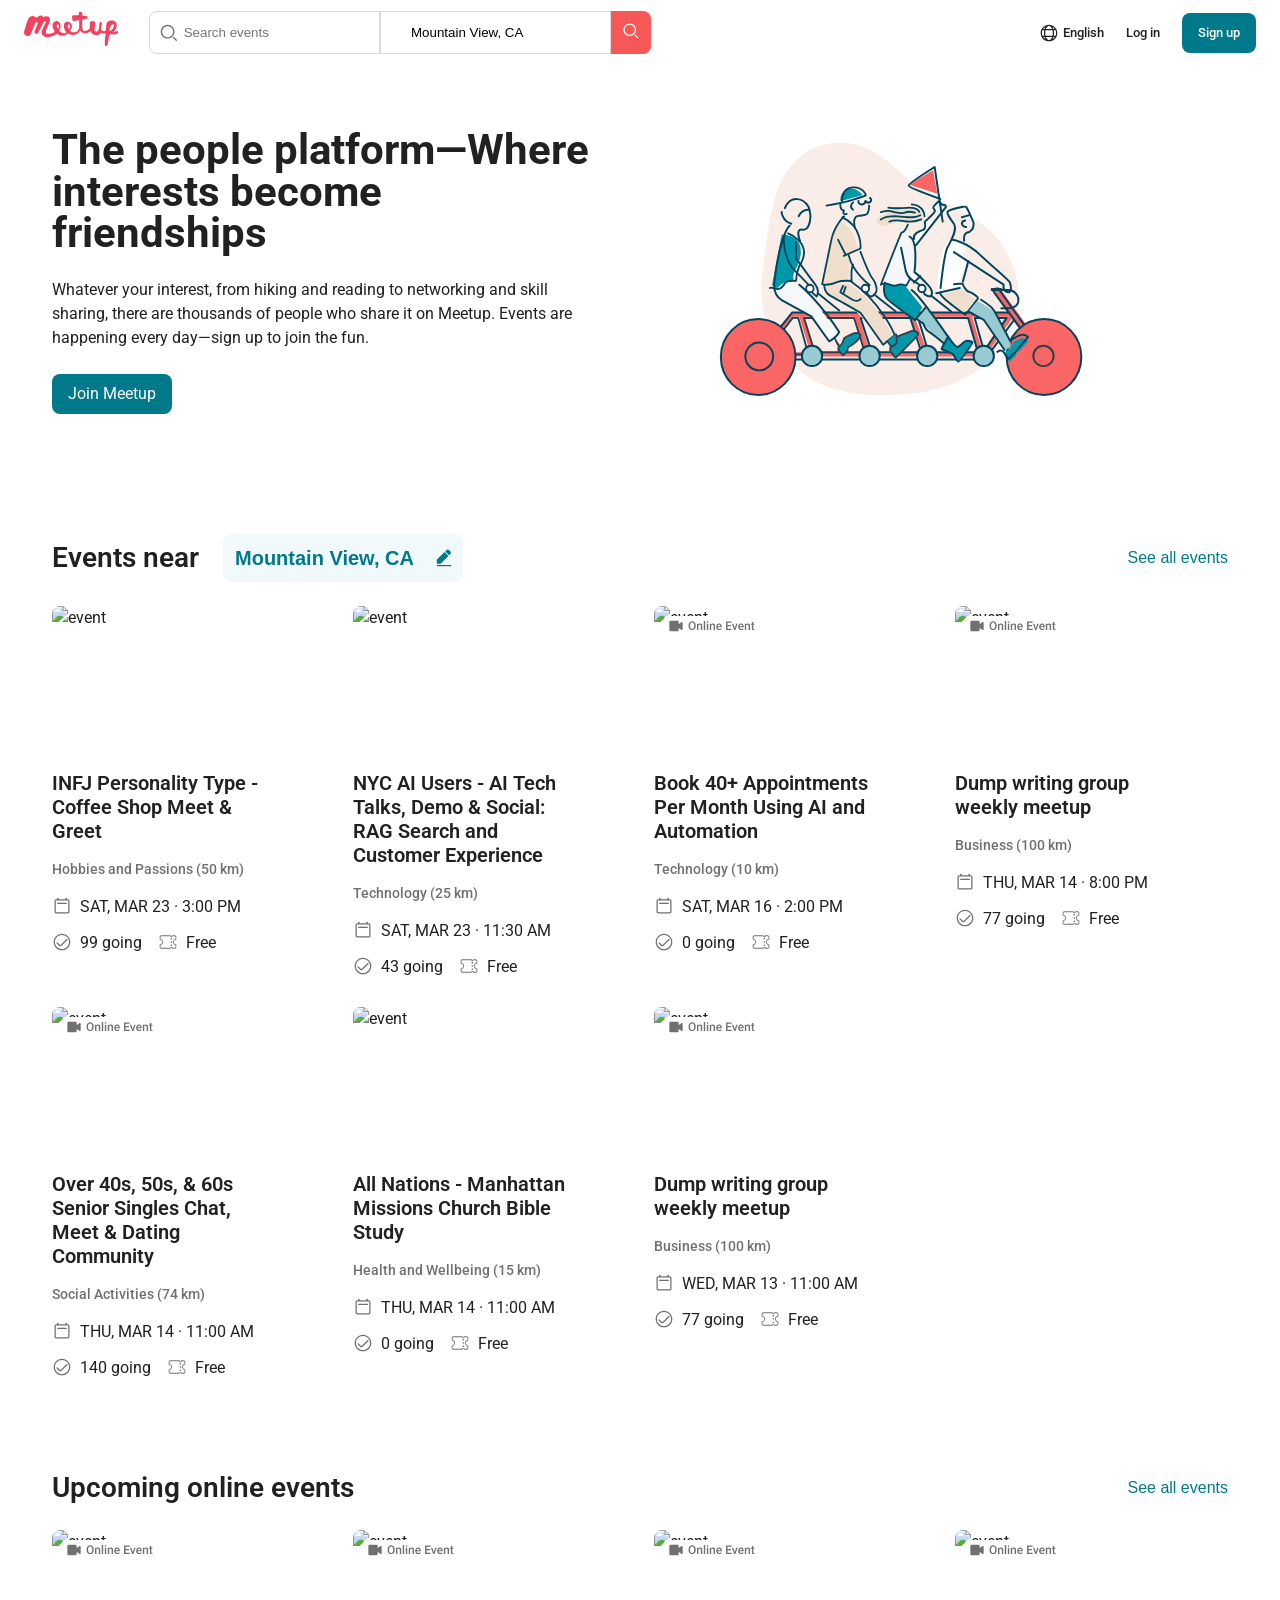
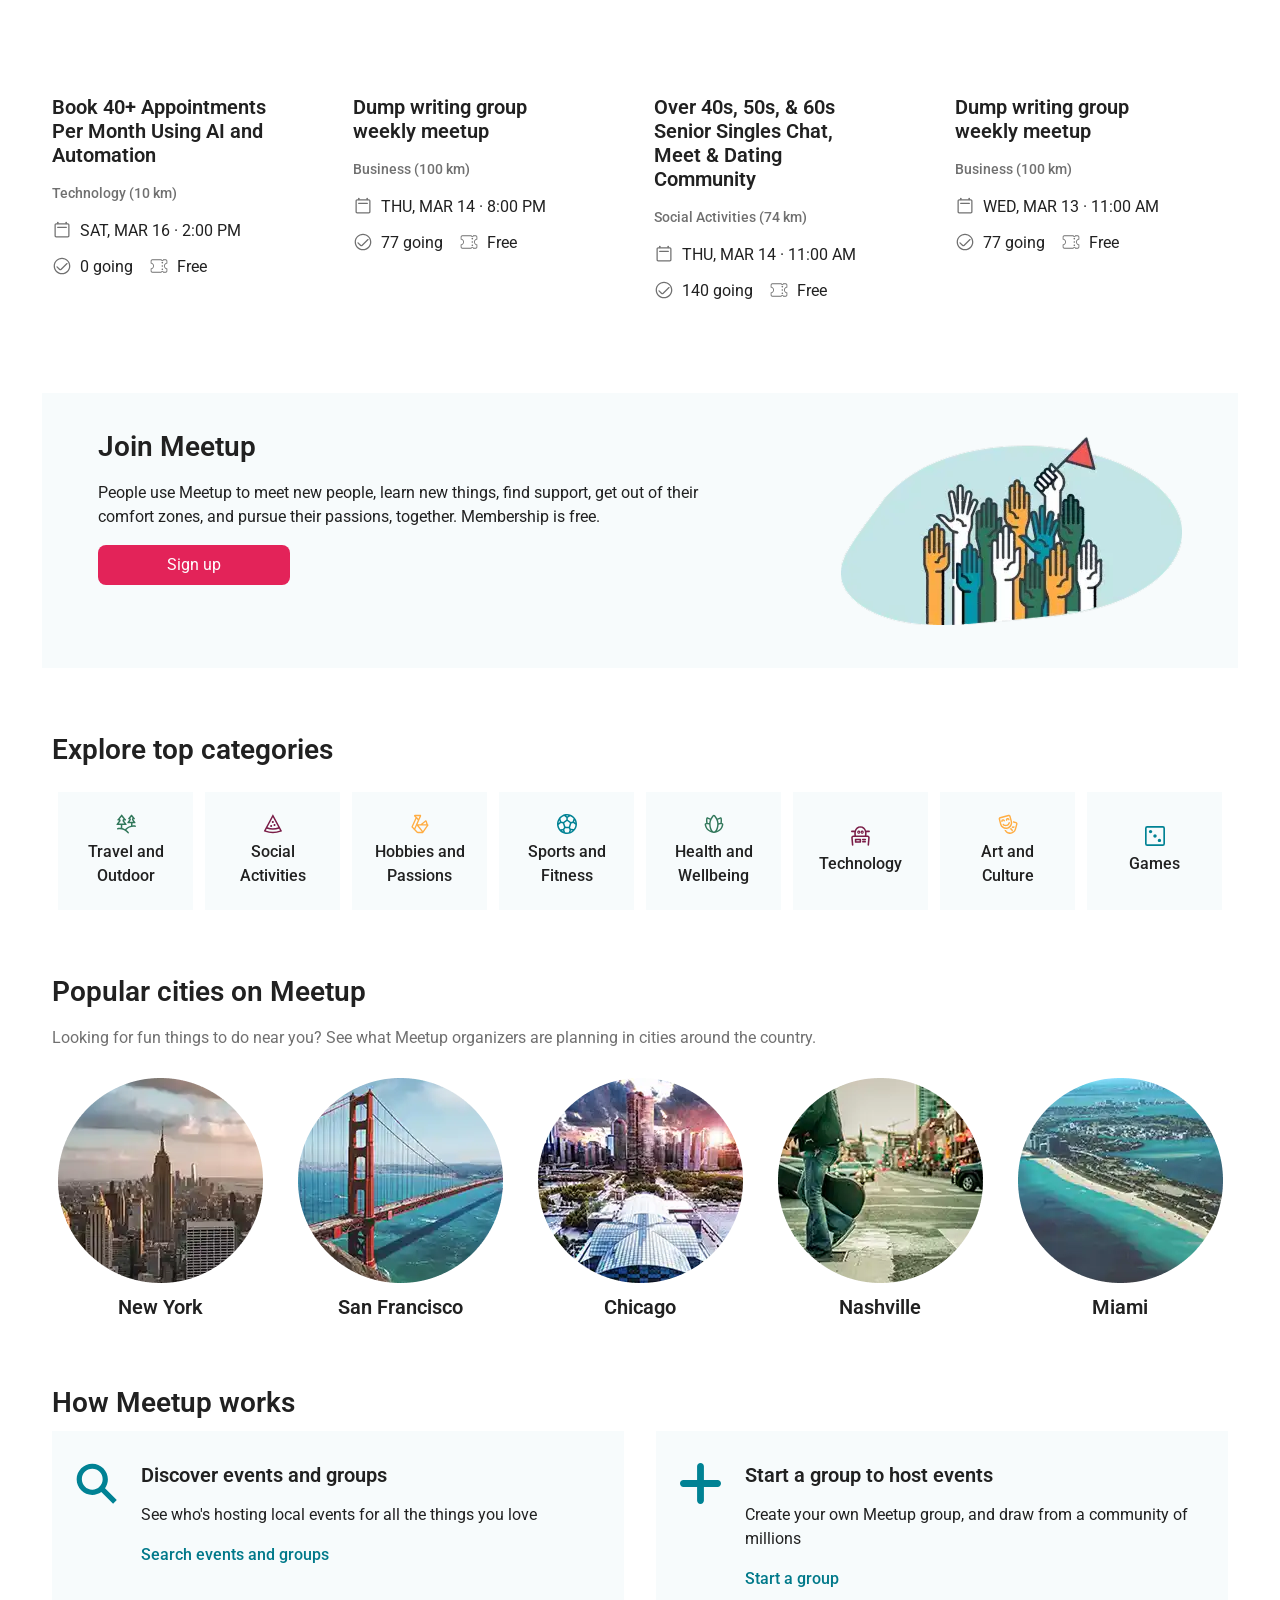
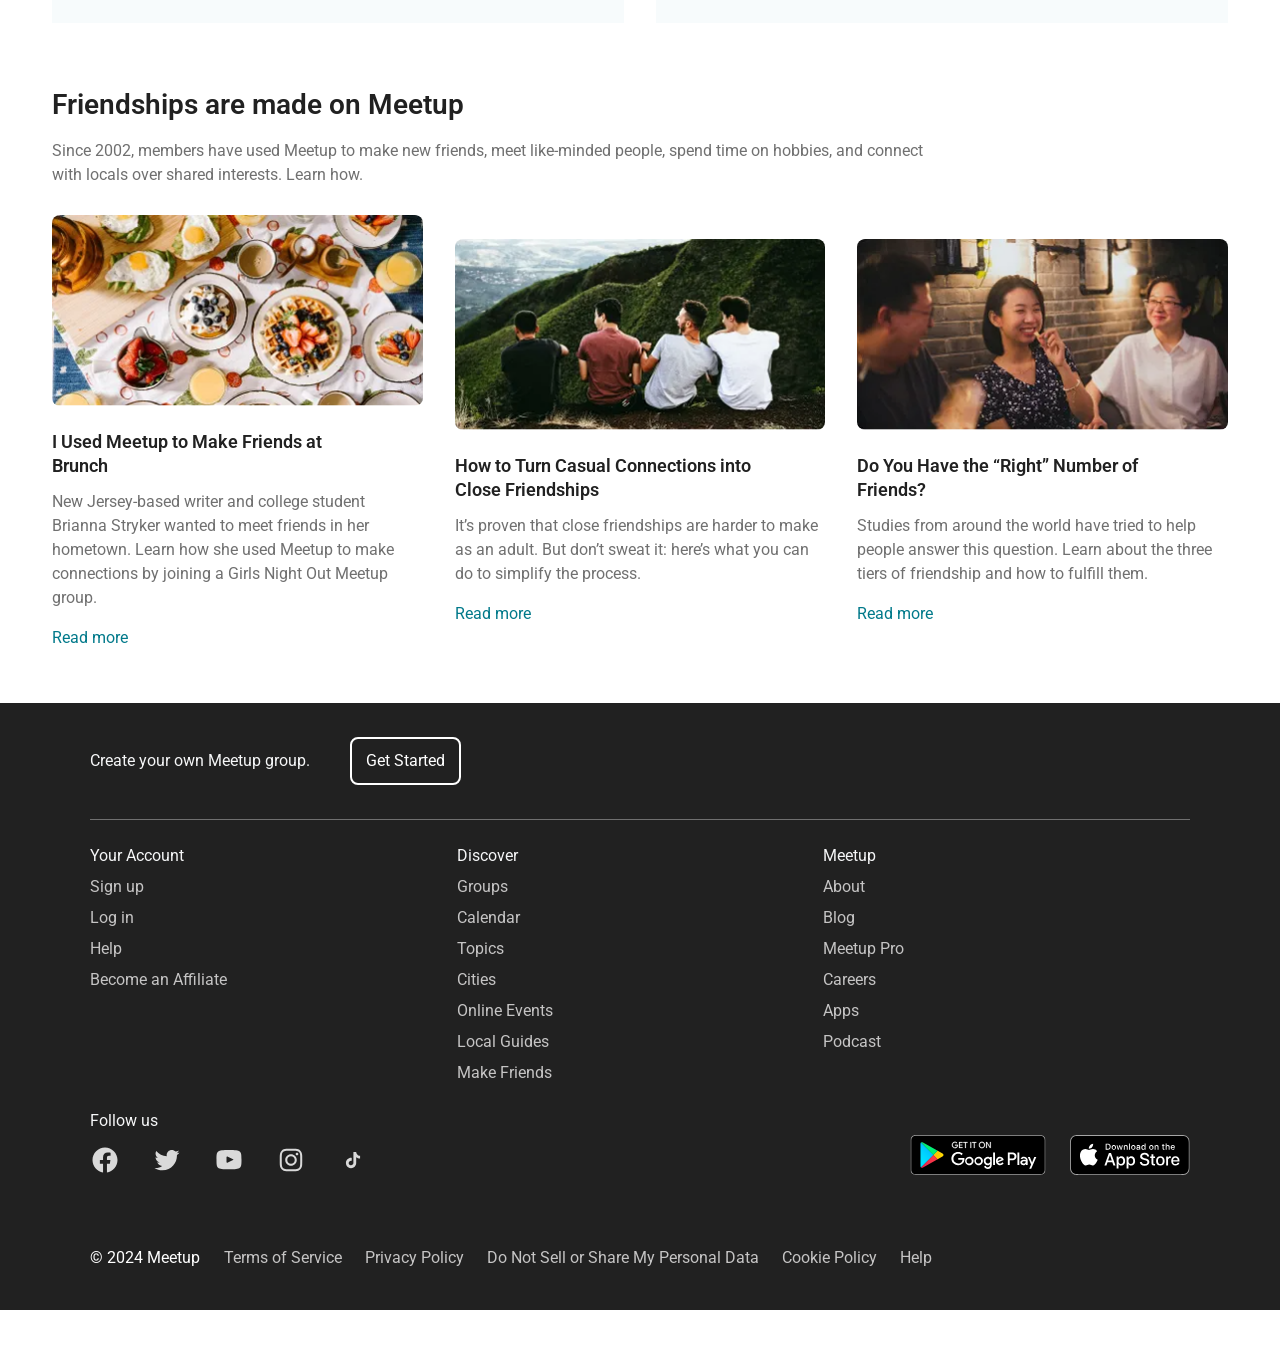
==== commit 8960c96d: "fixed bug in rendering cards" ====
--- a/index.html
+++ b/index.html
@@ -44,6 +44,7 @@
           </div>
           <button class="events_see-all"><span>See all events</span></button>
         </div>
+        <div class="events__wrapper"></div>
       </section>
 
       <section class="online-events container">
@@ -51,6 +52,7 @@
           <h2>Upcoming online events</h2>
           <button class="events_see-all"><span>See all events</span></button>
         </div>
+        <div class="online-events__wrapper"></div>
       </section>
 
       <section class="join-meetup container">
